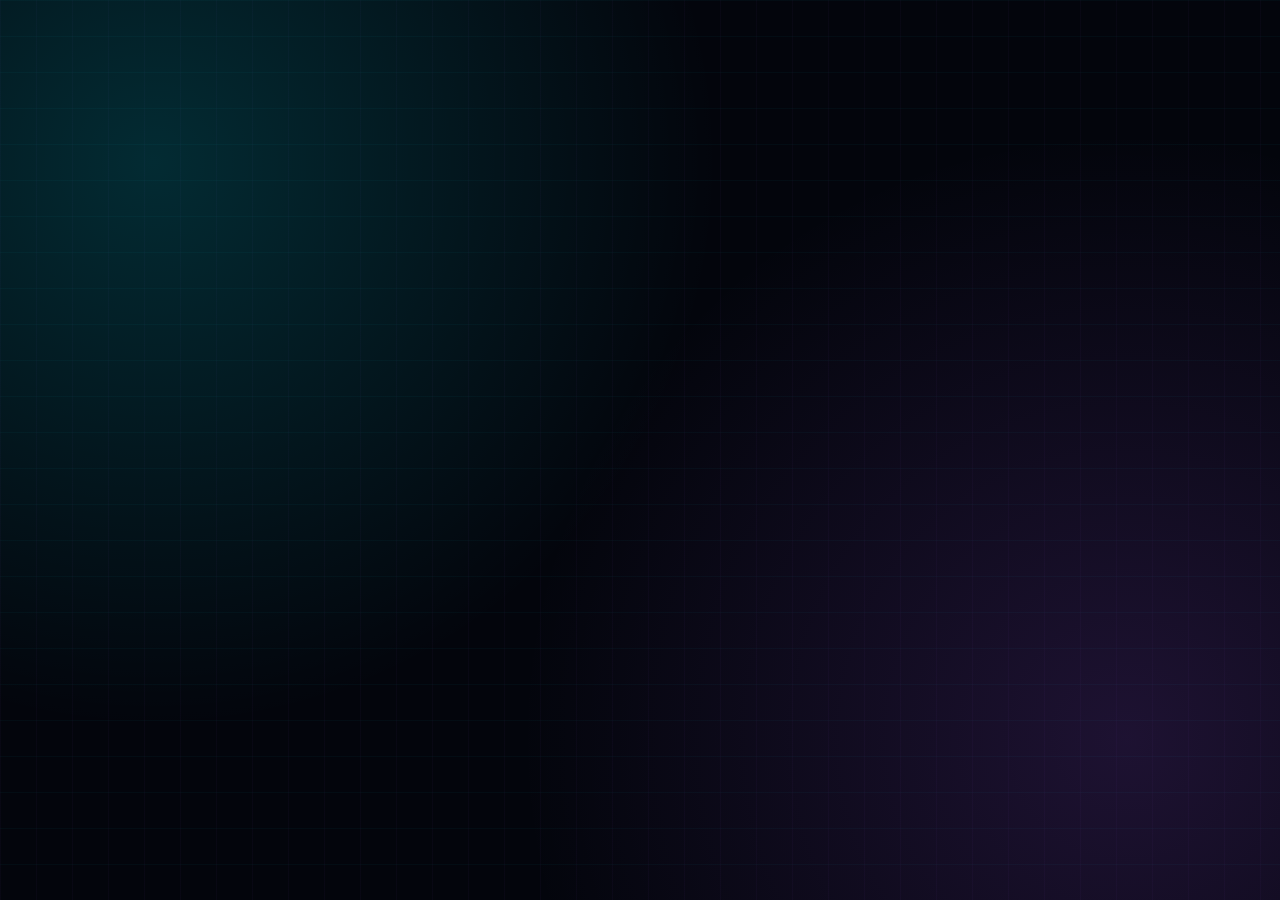
==== index.html @ 789cfa14 "Add initial HTML structure for portfolio website Initial commit of the index.html file containing th" ====
<!DOCTYPE html>
<html lang="en">
<head>
  <meta charset="UTF-8" />
  <meta name="viewport" content="width=device-width, initial-scale=1.0" />
  
  <!-- Primary Google SEO Meta Tags -->
  <title>Tanvir Hossain (@T4nviRhossain) | TANVIR TRADER & Free Fire Veteran</title>
  <meta name="title" content="Tanvir Hossain (@T4nviRhossain) | TANVIR TRADER & Free Fire Veteran" />
  <meta name="description" content="Official 3D portfolio of Tanvir Hossain (TANVIR TRADER / @T4nviRhossain). Based in Italy (4.5+ years), roots in Madaripur, Bangladesh. 4+ years Binary Options (Quotex), Forex Trader & 7.5+ years Free Fire veteran." />
  <meta name="keywords" content="Tanvir Hossain, TANVIR TRADER, T4nviRhossain, tanvir_hossain_91, Tanvir Hossain Madaripur, Tanvir Trader Italy, Quotex Trader, Forex Trader, Free Fire Veteran, Gaming Portfolio" />
  <meta name="author" content="Tanvir Hossain" />
  <meta name="robots" content="index, follow" />

  <!-- Open Graph / Social Media Link Preview -->
  <meta property="og:type" content="profile" />
  <meta property="og:title" content="Tanvir Hossain | TANVIR TRADER (@T4nviRhossain)" />
  <meta property="og:description" content="🇮🇹 Italy (4.5+ Yrs) | 🇧🇩 Madaripur, BD • 4+ Yrs Quotex & Forex Trader • 7.5+ Yrs Free Fire Veteran." />

  <!-- Structured Data (JSON-LD) for Google & AI Search Engines -->
  <script type="application/ld+json">
  {
    "@context": "https://schema.org",
    "@type": "Person",
    "name": "Tanvir Hossain",
    "alternateName": ["TANVIR TRADER", "T4nviRhossain", "tanvir_hossain_91"],
    "description": "Independent Market Trader (Quotex Binary Options & Forex) and 7.5+ year Free Fire gaming veteran originally from Madaripur, Bangladesh and living in Italy for 4.5+ years.",
    "jobTitle": "Market Trader & Gaming Veteran",
    "homeLocation": { "@type": "Country", "name": "Italy" },
    "birthPlace": {
      "@type": "Place",
      "address": { "@type": "PostalAddress", "addressLocality": "Madaripur", "addressCountry": "Bangladesh" }
    },
    "sameAs": [
      "https://t.me",
      "https://instagram.com",
      "https://facebook.com",
      "https://tiktok.com"
    ],
    "knowsAbout": ["Binary Options", "Quotex", "Forex Trading", "Price Action", "Free Fire Gaming"]
  }
  </script>

  <style>
    :root {
      --bg-void: #03050c;
      --bg-panel: rgba(11, 17, 32, 0.86);
      --bg-card: rgba(255, 255, 255, 0.038);
      --neon-cyan: #00f2fe;
      --neon-purple: #a855f7;
      --neon-emerald: #10b981;
      --neon-amber: #f59e0b;
      --neon-pink: #ec4899;
      --text-main: #f8fafc;
      --text-dim: #94a3b8;
      --border-subtle: rgba(255, 255, 255, 0.09);
    }

    * {
      margin: 0;
      padding: 0;
      box-sizing: border-box;
      font-family: 'Segoe UI', Inter, system-ui, -apple-system, sans-serif;
      -webkit-user-select: none;
      -moz-user-select: none;
      -ms-user-select: none;
      user-select: none;
    }

    body {
      background-color: var(--bg-void);
      background-image:
        radial-gradient(circle at 12% 18%, rgba(0, 242, 254, 0.16), transparent 42%),
        radial-gradient(circle at 88% 82%, rgba(168, 85, 247, 0.16), transparent 45%),
        linear-gradient(rgba(0, 242, 254, 0.03) 1px, transparent 1px),
        linear-gradient(90deg, rgba(168, 85, 247, 0.03) 1px, transparent 1px);
      background-size: 100% 100%, 100% 100%, 36px 36px, 36px 36px;
      color: var(--text-main);
      min-height: 100vh;
      display: flex;
      justify-content: center;
      align-items: center;
      padding: 26px 14px;
      perspective: 1500px;
      overflow-x: hidden;
    }

    /* Animated Cyber-Gaming Background Orbs */
    .cyber-orb {
      position: fixed;
      border-radius: 50%;
      filter: blur(95px);
      z-index: -1;
      pointer-events: none;
      animation: orbDrift 11s ease-in-out infinite alternate;
    }
    .orb-cyan { width: 380px; height: 380px; background: rgba(0, 242, 254, 0.18); top: -90px; left: -90px; }
    .orb-purple { width: 420px; height: 420px; background: rgba(168, 85, 247, 0.18); bottom: -110px; right: -90px; animation-delay: 3s; }

    @keyframes orbDrift {
      0% { transform: translate(0, 0) scale(1); }
      100% { transform: translate(35px, -35px) scale(1.1); }
    }

    /* Main 3D Gaming-Trader Container */
    .cyber-wrapper {
      position: relative;
      width: 100%;
      max-width: 980px;
      background: var(--bg-panel);
      backdrop-filter: blur(24px);
      -webkit-backdrop-filter: blur(24px);
      border-radius: 28px;
      padding: 40px;
      border: 1px solid rgba(0, 242, 254, 0.35);
      box-shadow:
        0 30px 90px rgba(0, 0, 0, 0.85),
        0 0 38px rgba(0, 242, 254, 0.1),
        inset 0 1px 1px rgba(255, 255, 255, 0.15);
      transform-style: preserve-3d;
      transition: transform 0.16s cubic-bezier(0.2, 0.8, 0.2, 1);
      animation: entrance3D 0.8s cubic-bezier(0.16, 1, 0.3, 1) forwards;
    }

    @keyframes entrance3D {
      from { opacity: 0; transform: translateY(28px) rotateX(6deg) scale(0.97); }
      to { opacity: 1; transform: translateY(0) rotateX(0deg) scale(1); }
    }

    /* Header Section */
    .top-header {
      display: flex;
      flex-wrap: wrap;
      justify-content: space-between;
      align-items: center;
      gap: 18px;
      padding-bottom: 26px;
      border-bottom: 1px solid var(--border-subtle);
      transform: translateZ(38px);
    }

    .badge-strip {
      display: flex;
      flex-wrap: wrap;
      gap: 8px;
      margin-bottom: 12px;
    }

    .tag-pill {
      font-size: 0.74rem;
      font-weight: 700;
      padding: 5px 13px;
      border-radius: 999px;
      letter-spacing: 0.6px;
      text-transform: uppercase;
    }

    .pill-trader { background: rgba(0, 242, 254, 0.14); color: var(--neon-cyan); border: 1px solid rgba(0, 242, 254, 0.4); }
    .pill-gamer { background: rgba(168, 85, 247, 0.16); color: #d8b4fe; border: 1px solid rgba(168, 85, 247, 0.45); }
    .pill-italy { background: rgba(16, 185, 129, 0.14); color: #6ee7b7; border: 1px solid rgba(16, 185, 129, 0.4); }
    .pill-bd { background: rgba(245, 158, 11, 0.14); color: #fcd34d; border: 1px solid rgba(245, 158, 11, 0.4); }

    h1 {
      font-size: 2.55rem;
      font-weight: 800;
      letter-spacing: -0.5px;
      background: linear-gradient(95deg, #ffffff 25%, var(--neon-cyan) 65%, #c084fc 100%);
      -webkit-background-clip: text;
      -webkit-text-fill-color: transparent;
    }

    .sub-line {
      color: var(--text-dim);
      font-size: 1rem;
      margin-top: 6px;
    }

    /* Interactive Ripple Button */
    .action-btn {
      position: relative;
      overflow: hidden;
      background: linear-gradient(135deg, rgba(0, 242, 254, 0.16), rgba(168, 85, 247, 0.16));
      color: #ffffff;
      border: 1px solid rgba(0, 242, 254, 0.45);
      padding: 11px 20px;
      border-radius: 14px;
      font-size: 0.88rem;
      font-weight: 700;
      cursor: pointer;
      transition: transform 0.2s ease, box-shadow 0.25s ease;
    }

    .action-btn:hover {
      transform: translateY(-2px) scale(1.02);
      box-shadow: 0 0 22px rgba(0, 242, 254, 0.35);
    }

    .action-btn:active {
      transform: scale(0.94);
    }

    /* 4-Card Stats Grid */
    .stats-row {
      display: grid;
      grid-template-columns: repeat(auto-fit, minmax(200px, 1fr));
      gap: 16px;
      margin: 28px 0;
      transform: translateZ(28px);
    }

    .stat-tile {
      position: relative;
      overflow: hidden;
      background: var(--bg-card);
      border: 1px solid var(--border-subtle);
      border-radius: 18px;
      padding: 20px;
      transition: transform 0.28s ease, border-color 0.28s ease, box-shadow 0.28s ease;
      cursor: pointer;
    }

    .stat-tile:hover {
      transform: translateY(-6px) scale(1.01);
      border-color: var(--neon-cyan);
      box-shadow: 0 14px 32px rgba(0, 242, 254, 0.15);
    }

    .stat-tile:active {
      transform: scale(0.97);
    }

    .stat-tile.gaming:hover {
      border-color: var(--neon-purple);
      box-shadow: 0 14px 32px rgba(168, 85, 247, 0.2);
    }

    .stat-tile .kicker {
      font-size: 0.74rem;
      text-transform: uppercase;
      letter-spacing: 0.9px;
      color: var(--text-dim);
      margin-bottom: 6px;
    }

    .stat-tile .big-num {
      font-size: 1.38rem;
      font-weight: 800;
      color: var(--neon-cyan);
      margin-bottom: 5px;
    }

    .stat-tile.gaming .big-num {
      color: #d8b4fe;
    }

    .stat-tile .desc {
      font-size: 0.84rem;
      color: #cbd5e1;
      line-height: 1.45;
    }

    /* Bio & Dual Skill Grid */
    .dual-grid {
      display: grid;
      grid-template-columns: 1.15fr 0.85fr;
      gap: 22px;
      margin-bottom: 28px;
      transform: translateZ(22px);
    }

    @media (max-width: 820px) {
      .dual-grid { grid-template-columns: 1fr; }
    }

    .glass-box {
      background: var(--bg-card);
      border: 1px solid var(--border-subtle);
      border-radius: 20px;
      padding: 24px;
    }

    .glass-box h2 {
      font-size: 1.15rem;
      margin-bottom: 14px;
      color: #ffffff;
      display: flex;
      align-items: center;
      gap: 8px;
    }

    .glass-box p {
      color: var(--text-dim);
      font-size: 0.94rem;
      line-height: 1.72;
      margin-bottom: 12px;
    }

    .glass-box p:last-child { margin-bottom: 0; }

    .quest-list {
      list-style: none;
      display: flex;
      flex-direction: column;
      gap: 14px;
    }

    .quest-item {
      padding-left: 14px;
      border-left: 2px solid var(--neon-cyan);
    }

    .quest-item.ff {
      border-left-color: var(--neon-purple);
    }

    .quest-item strong {
      display: block;
      font-size: 0.92rem;
      color: #f1f5f9;
      margin-bottom: 3px;
    }

    .quest-item span {
      font-size: 0.83rem;
      color: var(--text-dim);
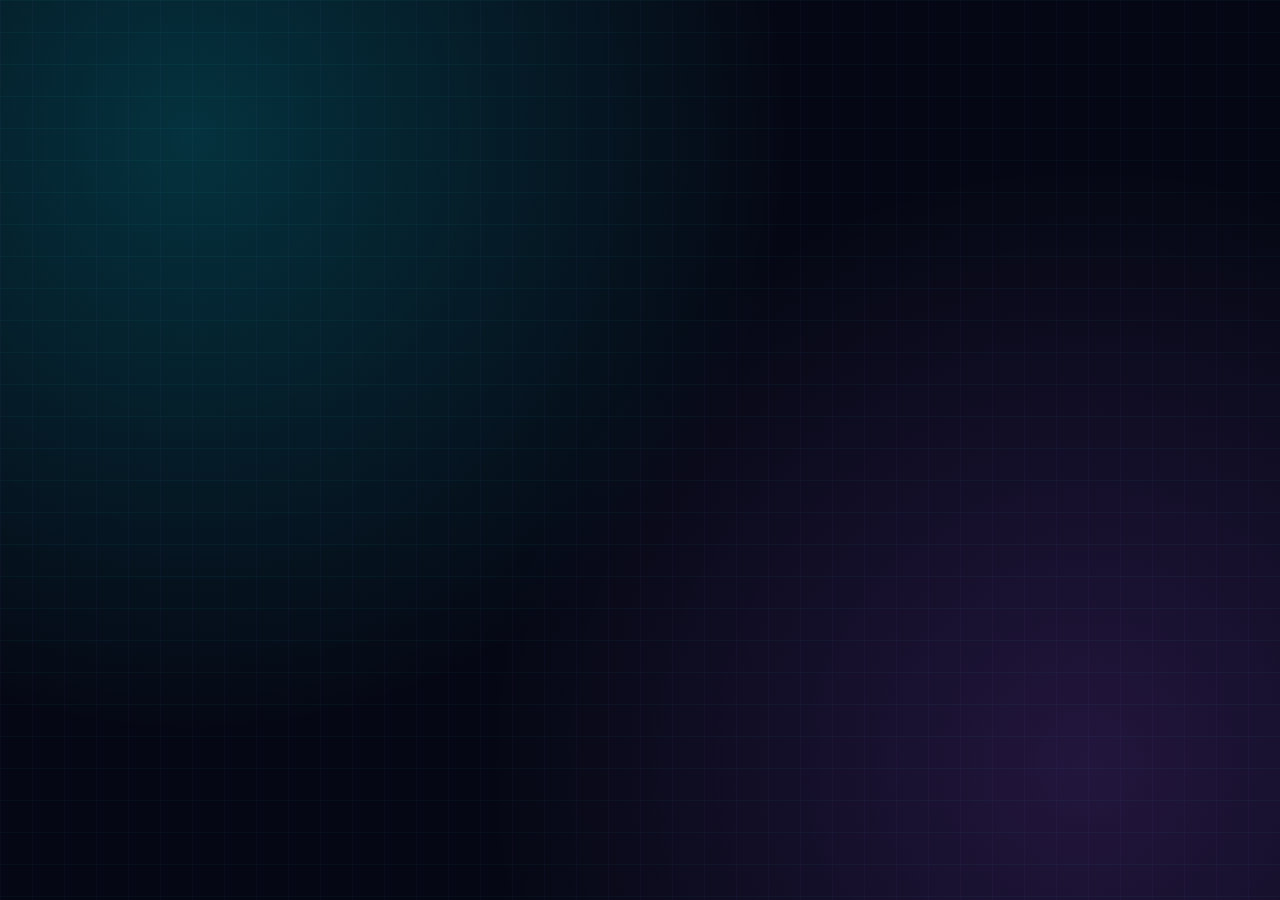
==== commit 60a850ed: "Refactor index.html for cleaner structure and styling Removed unnecessary meta tags and updated styl" ====
--- a/index.html
+++ b/index.html
@@ -3,323 +3,309 @@
 <head>
   <meta charset="UTF-8" />
   <meta name="viewport" content="width=device-width, initial-scale=1.0" />
-  
-  <!-- Primary Google SEO Meta Tags -->
+  <meta name="google-site-verification" content="UdOtcBcV9M1EGRVM60NECrWl9JPXjtpVkQw_QRxQGQQ" />
   <title>Tanvir Hossain (@T4nviRhossain) | TANVIR TRADER & Free Fire Veteran</title>
-  <meta name="title" content="Tanvir Hossain (@T4nviRhossain) | TANVIR TRADER & Free Fire Veteran" />
-  <meta name="description" content="Official 3D portfolio of Tanvir Hossain (TANVIR TRADER / @T4nviRhossain). Based in Italy (4.5+ years), roots in Madaripur, Bangladesh. 4+ years Binary Options (Quotex), Forex Trader & 7.5+ years Free Fire veteran." />
-  <meta name="keywords" content="Tanvir Hossain, TANVIR TRADER, T4nviRhossain, tanvir_hossain_91, Tanvir Hossain Madaripur, Tanvir Trader Italy, Quotex Trader, Forex Trader, Free Fire Veteran, Gaming Portfolio" />
+  <meta name="description" content="Official portfolio of Tanvir Hossain (TANVIR TRADER / @T4nviRhossain). Based in Italy (4.5+ years), roots in Madaripur, Bangladesh. 4+ years Binary Options (Quotex), Forex Trader & 7.5+ years Free Fire veteran." />
+  <meta name="keywords" content="Tanvir Hossain, TANVIR TRADER, T4nviRhossain, tanvir_hossain_91, Tanvir Hossain Madaripur, Tanvir Trader Italy, Quotex Trader, Forex Trader, Free Fire Veteran" />
   <meta name="author" content="Tanvir Hossain" />
-  <meta name="robots" content="index, follow" />
-
-  <!-- Open Graph / Social Media Link Preview -->
-  <meta property="og:type" content="profile" />
   <meta property="og:title" content="Tanvir Hossain | TANVIR TRADER (@T4nviRhossain)" />
   <meta property="og:description" content="🇮🇹 Italy (4.5+ Yrs) | 🇧🇩 Madaripur, BD • 4+ Yrs Quotex & Forex Trader • 7.5+ Yrs Free Fire Veteran." />
-
-  <!-- Structured Data (JSON-LD) for Google & AI Search Engines -->
+  <meta property="og:image" content="https://github.io" />
+
   <script type="application/ld+json">
   {
     "@context": "https://schema.org",
     "@type": "Person",
     "name": "Tanvir Hossain",
     "alternateName": ["TANVIR TRADER", "T4nviRhossain", "tanvir_hossain_91"],
-    "description": "Independent Market Trader (Quotex Binary Options & Forex) and 7.5+ year Free Fire gaming veteran originally from Madaripur, Bangladesh and living in Italy for 4.5+ years.",
+    "image": "https://github.io",
     "jobTitle": "Market Trader & Gaming Veteran",
     "homeLocation": { "@type": "Country", "name": "Italy" },
-    "birthPlace": {
-      "@type": "Place",
-      "address": { "@type": "PostalAddress", "addressLocality": "Madaripur", "addressCountry": "Bangladesh" }
-    },
+    "birthPlace": { "@type": "Place", "address": { "@type": "PostalAddress", "addressLocality": "Madaripur", "addressCountry": "Bangladesh" } },
     "sameAs": [
       "https://t.me",
       "https://instagram.com",
       "https://facebook.com",
       "https://tiktok.com"
-    ],
-    "knowsAbout": ["Binary Options", "Quotex", "Forex Trading", "Price Action", "Free Fire Gaming"]
+    ]
   }
   </script>
 
   <style>
-    :root {
-      --bg-void: #03050c;
-      --bg-panel: rgba(11, 17, 32, 0.86);
-      --bg-card: rgba(255, 255, 255, 0.038);
-      --neon-cyan: #00f2fe;
-      --neon-purple: #a855f7;
-      --neon-emerald: #10b981;
-      --neon-amber: #f59e0b;
-      --neon-pink: #ec4899;
-      --text-main: #f8fafc;
-      --text-dim: #94a3b8;
-      --border-subtle: rgba(255, 255, 255, 0.09);
-    }
-
     * {
       margin: 0;
       padding: 0;
       box-sizing: border-box;
-      font-family: 'Segoe UI', Inter, system-ui, -apple-system, sans-serif;
+      font-family: -apple-system, BlinkMacSystemFont, 'Segoe UI', Roboto, sans-serif;
       -webkit-user-select: none;
-      -moz-user-select: none;
-      -ms-user-select: none;
       user-select: none;
     }
 
     body {
-      background-color: var(--bg-void);
+      background-color: #050814;
       background-image:
-        radial-gradient(circle at 12% 18%, rgba(0, 242, 254, 0.16), transparent 42%),
-        radial-gradient(circle at 88% 82%, rgba(168, 85, 247, 0.16), transparent 45%),
-        linear-gradient(rgba(0, 242, 254, 0.03) 1px, transparent 1px),
-        linear-gradient(90deg, rgba(168, 85, 247, 0.03) 1px, transparent 1px);
-      background-size: 100% 100%, 100% 100%, 36px 36px, 36px 36px;
-      color: var(--text-main);
+        radial-gradient(circle at 15% 15%, rgba(0, 242, 254, 0.18), transparent 45%),
+        radial-gradient(circle at 85% 85%, rgba(168, 85, 247, 0.18), transparent 45%),
+        linear-gradient(rgba(0, 242, 254, 0.04) 1px, transparent 1px),
+        linear-gradient(90deg, rgba(168, 85, 247, 0.04) 1px, transparent 1px);
+      background-size: 100% 100%, 100% 100%, 32px 32px, 32px 32px;
+      color: #f8fafc;
       min-height: 100vh;
+      padding: 20px 14px;
       display: flex;
       justify-content: center;
-      align-items: center;
-      padding: 26px 14px;
-      perspective: 1500px;
-      overflow-x: hidden;
-    }
-
-    /* Animated Cyber-Gaming Background Orbs */
-    .cyber-orb {
-      position: fixed;
-      border-radius: 50%;
-      filter: blur(95px);
-      z-index: -1;
-      pointer-events: none;
-      animation: orbDrift 11s ease-in-out infinite alternate;
-    }
-    .orb-cyan { width: 380px; height: 380px; background: rgba(0, 242, 254, 0.18); top: -90px; left: -90px; }
-    .orb-purple { width: 420px; height: 420px; background: rgba(168, 85, 247, 0.18); bottom: -110px; right: -90px; animation-delay: 3s; }
-
-    @keyframes orbDrift {
-      0% { transform: translate(0, 0) scale(1); }
-      100% { transform: translate(35px, -35px) scale(1.1); }
-    }
-
-    /* Main 3D Gaming-Trader Container */
-    .cyber-wrapper {
-      position: relative;
+      align-items: flex-start;
+    }
+
+    .portfolio-box {
       width: 100%;
-      max-width: 980px;
-      background: var(--bg-panel);
-      backdrop-filter: blur(24px);
-      -webkit-backdrop-filter: blur(24px);
-      border-radius: 28px;
-      padding: 40px;
-      border: 1px solid rgba(0, 242, 254, 0.35);
-      box-shadow:
-        0 30px 90px rgba(0, 0, 0, 0.85),
-        0 0 38px rgba(0, 242, 254, 0.1),
-        inset 0 1px 1px rgba(255, 255, 255, 0.15);
-      transform-style: preserve-3d;
-      transition: transform 0.16s cubic-bezier(0.2, 0.8, 0.2, 1);
-      animation: entrance3D 0.8s cubic-bezier(0.16, 1, 0.3, 1) forwards;
-    }
-
-    @keyframes entrance3D {
-      from { opacity: 0; transform: translateY(28px) rotateX(6deg) scale(0.97); }
-      to { opacity: 1; transform: translateY(0) rotateX(0deg) scale(1); }
-    }
-
-    /* Header Section */
-    .top-header {
+      max-width: 960px;
+      background: #0d1426;
+      border: 1.5px solid rgba(0, 242, 254, 0.45);
+      border-radius: 24px;
+      padding: 28px 22px;
+      box-shadow: 0 20px 60px rgba(0, 0, 0, 0.85), 0 0 30px rgba(0, 242, 254, 0.12);
+      transition: transform 0.15s ease-out;
+    }
+
+    .header-area {
       display: flex;
       flex-wrap: wrap;
       justify-content: space-between;
       align-items: center;
       gap: 18px;
-      padding-bottom: 26px;
-      border-bottom: 1px solid var(--border-subtle);
-      transform: translateZ(38px);
-    }
-
-    .badge-strip {
-      display: flex;
+      padding-bottom: 22px;
+      border-bottom: 1px solid rgba(255, 255, 255, 0.1);
+    }
+
+    .profile-row {
+      display: flex;
+      align-items: center;
+      gap: 16px;
       flex-wrap: wrap;
-      gap: 8px;
-      margin-bottom: 12px;
-    }
-
-    .tag-pill {
-      font-size: 0.74rem;
+    }
+
+    .photo-frame {
+      width: 86px;
+      height: 86px;
+      border-radius: 50%;
+      padding: 3px;
+      background: linear-gradient(135deg, #00f2fe, #a855f7);
+      box-shadow: 0 0 22px rgba(0, 242, 254, 0.4);
+      flex-shrink: 0;
+    }
+
+    .photo-circle {
+      width: 100%;
+      height: 100%;
+      border-radius: 50%;
+      background: #090e1c;
+      display: flex;
+      justify-content: center;
+      align-items: center;
+      overflow: hidden;
+      font-size: 1.6rem;
+      font-weight: 800;
+      color: #00f2fe;
+    }
+
+    .photo-circle img {
+      width: 100%;
+      height: 100%;
+      object-fit: cover;
+      display: block;
+    }
+
+    .badges {
+      display: flex;
+      flex-wrap: wrap;
+      gap: 6px;
+      margin-bottom: 8px;
+    }
+
+    .badge {
+      font-size: 0.7rem;
       font-weight: 700;
-      padding: 5px 13px;
+      padding: 4px 10px;
       border-radius: 999px;
-      letter-spacing: 0.6px;
       text-transform: uppercase;
-    }
-
-    .pill-trader { background: rgba(0, 242, 254, 0.14); color: var(--neon-cyan); border: 1px solid rgba(0, 242, 254, 0.4); }
-    .pill-gamer { background: rgba(168, 85, 247, 0.16); color: #d8b4fe; border: 1px solid rgba(168, 85, 247, 0.45); }
-    .pill-italy { background: rgba(16, 185, 129, 0.14); color: #6ee7b7; border: 1px solid rgba(16, 185, 129, 0.4); }
-    .pill-bd { background: rgba(245, 158, 11, 0.14); color: #fcd34d; border: 1px solid rgba(245, 158, 11, 0.4); }
+      letter-spacing: 0.4px;
+    }
+
+    .b-cyan { background: rgba(0, 242, 254, 0.16); color: #00f2fe; border: 1px solid rgba(0, 242, 254, 0.45); }
+    .b-purple { background: rgba(168, 85, 247, 0.18); color: #d8b4fe; border: 1px solid rgba(168, 85, 247, 0.5); }
+    .b-green { background: rgba(16, 185, 129, 0.16); color: #6ee7b7; border: 1px solid rgba(16, 185, 129, 0.45); }
+    .b-gold { background: rgba(245, 158, 11, 0.16); color: #fcd34d; border: 1px solid rgba(245, 158, 11, 0.45); }
 
     h1 {
-      font-size: 2.55rem;
+      font-size: 2rem;
       font-weight: 800;
-      letter-spacing: -0.5px;
-      background: linear-gradient(95deg, #ffffff 25%, var(--neon-cyan) 65%, #c084fc 100%);
-      -webkit-background-clip: text;
-      -webkit-text-fill-color: transparent;
-    }
-
-    .sub-line {
-      color: var(--text-dim);
-      font-size: 1rem;
-      margin-top: 6px;
-    }
-
-    /* Interactive Ripple Button */
-    .action-btn {
+      color: #ffffff;
+      line-height: 1.2;
+    }
+
+    .handle-text {
+      color: #94a3b8;
+      font-size: 0.94rem;
+      margin-top: 4px;
+    }
+
+    .handle-text strong { color: #00f2fe; }
+
+    .copy-btn {
       position: relative;
       overflow: hidden;
-      background: linear-gradient(135deg, rgba(0, 242, 254, 0.16), rgba(168, 85, 247, 0.16));
+      background: linear-gradient(135deg, #00f2fe26, #a855f726);
       color: #ffffff;
-      border: 1px solid rgba(0, 242, 254, 0.45);
-      padding: 11px 20px;
-      border-radius: 14px;
-      font-size: 0.88rem;
+      border: 1px solid #00f2fe;
+      padding: 10px 18px;
+      border-radius: 12px;
+      font-size: 0.85rem;
       font-weight: 700;
       cursor: pointer;
-      transition: transform 0.2s ease, box-shadow 0.25s ease;
-    }
-
-    .action-btn:hover {
-      transform: translateY(-2px) scale(1.02);
-      box-shadow: 0 0 22px rgba(0, 242, 254, 0.35);
-    }
-
-    .action-btn:active {
-      transform: scale(0.94);
-    }
-
-    /* 4-Card Stats Grid */
-    .stats-row {
+      transition: transform 0.15s ease;
+    }
+
+    .copy-btn:active { transform: scale(0.93); }
+
+    .grid-4 {
+      display: grid;
+      grid-template-columns: repeat(auto-fit, minmax(195px, 1fr));
+      gap: 14px;
+      margin: 22px 0;
+    }
+
+    .card {
+      position: relative;
+      overflow: hidden;
+      background: #131c33;
+      border: 1px solid rgba(255, 255, 255, 0.1);
+      border-radius: 16px;
+      padding: 18px;
+      transition: transform 0.2s ease, border-color 0.2s ease;
+      cursor: pointer;
+    }
+
+    .card:hover { transform: translateY(-4px); border-color: #00f2fe; }
+    .card:active { transform: scale(0.96); }
+    .card.game { border-color: rgba(168, 85, 247, 0.35); }
+    .card.game:hover { border-color: #a855f7; }
+
+    .card-top { font-size: 0.72rem; text-transform: uppercase; color: #94a3b8; margin-bottom: 5px; letter-spacing: 0.7px; }
+    .card-val { font-size: 1.3rem; font-weight: 800; color: #00f2fe; margin-bottom: 4px; }
+    .card.game .card-val { color: #d8b4fe; }
+    .card-sub { font-size: 0.82rem; color: #cbd5e1; line-height: 1.45; }
+
+    .fx-panel {
+      background: linear-gradient(135deg, rgba(0, 242, 254, 0.08), rgba(16, 185, 129, 0.08));
+      border: 1px solid rgba(0, 242, 254, 0.3);
+      border-radius: 18px;
+      padding: 20px;
+      margin-bottom: 22px;
+    }
+
+    .fx-header {
+      display: flex;
+      flex-wrap: wrap;
+      justify-content: space-between;
+      align-items: center;
+      gap: 8px;
+      margin-bottom: 14px;
+    }
+
+    .fx-header h2 { font-size: 1.08rem; color: #ffffff; display: flex; align-items: center; gap: 8px; }
+
+    .dot {
+      width: 9px;
+      height: 9px;
+      border-radius: 50%;
+      background: #10b981;
+      box-shadow: 0 0 8px #10b981;
+      display: inline-block;
+    }
+
+    .fx-tag {
+      font-size: 0.72rem;
+      font-weight: 700;
+      color: #6ee7b7;
+      background: rgba(16, 185, 129, 0.18);
+      padding: 4px 10px;
+      border-radius: 999px;
+    }
+
+    .fx-row {
       display: grid;
       grid-template-columns: repeat(auto-fit, minmax(200px, 1fr));
-      gap: 16px;
-      margin: 28px 0;
-      transform: translateZ(28px);
-    }
-
-    .stat-tile {
+      gap: 10px;
+    }
+
+    .fx-box {
+      background: #090e1c;
+      border: 1px solid rgba(255, 255, 255, 0.08);
+      border-radius: 12px;
+      padding: 12px 14px;
+    }
+
+    .fx-box strong { display: block; font-size: 0.86rem; color: #00f2fe; margin-bottom: 3px; }
+    .fx-box span { font-size: 0.8rem; color: #cbd5e1; line-height: 1.4; display: block; }
+
+    .bio-grid {
+      display: grid;
+      grid-template-columns: 1.15fr 0.85fr;
+      gap: 18px;
+      margin-bottom: 24px;
+    }
+
+    @media (max-width: 780px) { .bio-grid { grid-template-columns: 1fr; } }
+
+    .info-box {
+      background: #131c33;
+      border: 1px solid rgba(255, 255, 255, 0.09);
+      border-radius: 18px;
+      padding: 20px;
+    }
+
+    .info-box h2 { font-size: 1.08rem; color: #ffffff; margin-bottom: 12px; }
+    .info-box p { font-size: 0.91rem; color: #cbd5e1; line-height: 1.68; margin-bottom: 10px; }
+    .info-box p:last-child { margin-bottom: 0; }
+
+    .list-item {
+      padding-left: 12px;
+      border-left: 2px solid #00f2fe;
+      margin-bottom: 12px;
+    }
+    .list-item:last-child { margin-bottom: 0; }
+    .list-item.purple { border-left-color: #a855f7; }
+    .list-item strong { display: block; font-size: 0.89rem; color: #ffffff; margin-bottom: 2px; }
+    .list-item span { font-size: 0.81rem; color: #94a3b8; line-height: 1.4; display: block; }
+
+    .social-title { font-size: 1.08rem; color: #ffffff; margin-bottom: 12px; }
+
+    .social-grid {
+      display: grid;
+      grid-template-columns: repeat(auto-fit, minmax(195px, 1fr));
+      gap: 12px;
+    }
+
+    .s-link {
       position: relative;
       overflow: hidden;
-      background: var(--bg-card);
-      border: 1px solid var(--border-subtle);
-      border-radius: 18px;
-      padding: 20px;
-      transition: transform 0.28s ease, border-color 0.28s ease, box-shadow 0.28s ease;
-      cursor: pointer;
-    }
-
-    .stat-tile:hover {
-      transform: translateY(-6px) scale(1.01);
-      border-color: var(--neon-cyan);
-      box-shadow: 0 14px 32px rgba(0, 242, 254, 0.15);
-    }
-
-    .stat-tile:active {
-      transform: scale(0.97);
-    }
-
-    .stat-tile.gaming:hover {
-      border-color: var(--neon-purple);
-      box-shadow: 0 14px 32px rgba(168, 85, 247, 0.2);
-    }
-
-    .stat-tile .kicker {
-      font-size: 0.74rem;
-      text-transform: uppercase;
-      letter-spacing: 0.9px;
-      color: var(--text-dim);
-      margin-bottom: 6px;
-    }
-
-    .stat-tile .big-num {
-      font-size: 1.38rem;
-      font-weight: 800;
-      color: var(--neon-cyan);
-      margin-bottom: 5px;
-    }
-
-    .stat-tile.gaming .big-num {
-      color: #d8b4fe;
-    }
-
-    .stat-tile .desc {
-      font-size: 0.84rem;
-      color: #cbd5e1;
-      line-height: 1.45;
-    }
-
-    /* Bio & Dual Skill Grid */
-    .dual-grid {
-      display: grid;
-      grid-template-columns: 1.15fr 0.85fr;
-      gap: 22px;
-      margin-bottom: 28px;
-      transform: translateZ(22px);
-    }
-
-    @media (max-width: 820px) {
-      .dual-grid { grid-template-columns: 1fr; }
-    }
-
-    .glass-box {
-      background: var(--bg-card);
-      border: 1px solid var(--border-subtle);
-      border-radius: 20px;
-      padding: 24px;
-    }
-
-    .glass-box h2 {
-      font-size: 1.15rem;
-      margin-bottom: 14px;
+      display: flex;
+      align-items: center;
+      justify-content: space-between;
+      padding: 14px 18px;
+      border-radius: 14px;
+      text-decoration: none;
       color: #ffffff;
-      display: flex;
-      align-items: center;
-      gap: 8px;
-    }
-
-    .glass-box p {
-      color: var(--text-dim);
-      font-size: 0.94rem;
-      line-height: 1.72;
-      margin-bottom: 12px;
-    }
-
-    .glass-box p:last-child { margin-bottom: 0; }
-
-    .quest-list {
-      list-style: none;
-      display: flex;
-      flex-direction: column;
-      gap: 14px;
-    }
-
-    .quest-item {
-      padding-left: 14px;
-      border-left: 2px solid var(--neon-cyan);
-    }
-
-    .quest-item.ff {
-      border-left-color: var(--neon-purple);
-    }
-
-    .quest-item strong {
-      display: block;
-      font-size: 0.92rem;
-      color: #f1f5f9;
-      margin-bottom: 3px;
-    }
-
-    .quest-item span {
-      font-size: 0.83rem;
-      color: var(--text-dim);
+      background: #131c33;
+      border: 1px solid rgba(255, 255, 255, 0.12);
+      transition: transform 0.2s ease, border-color 0.2s ease, box-shadow 0.2s ease;
+    }
+
+    .s-link:hover { transform: translateY(-3px); }
+    .s-link:active { transform: scale(0.95); }
+    .s-link.tg:hover { border-color: #38bdf8; box-shadow: 0 6px 20px rgba(56, 189, 248, 0.25); }
+    .s-link.ig:hover { border-color: #ec4899; box-shadow: 0 6px 20px rgba(236, 72, 153, 0.25); }
+    .s-link.fb:hover { border-color: #3b82f6; box-shadow: 0 6px 20px rgba(59, 130, 246, 0.25); }
+    .s-link.tt:hover { border-color: #00f2fe; box-shadow: 0 6px 20px rgba(0, 242, 254, 0.25); }
+
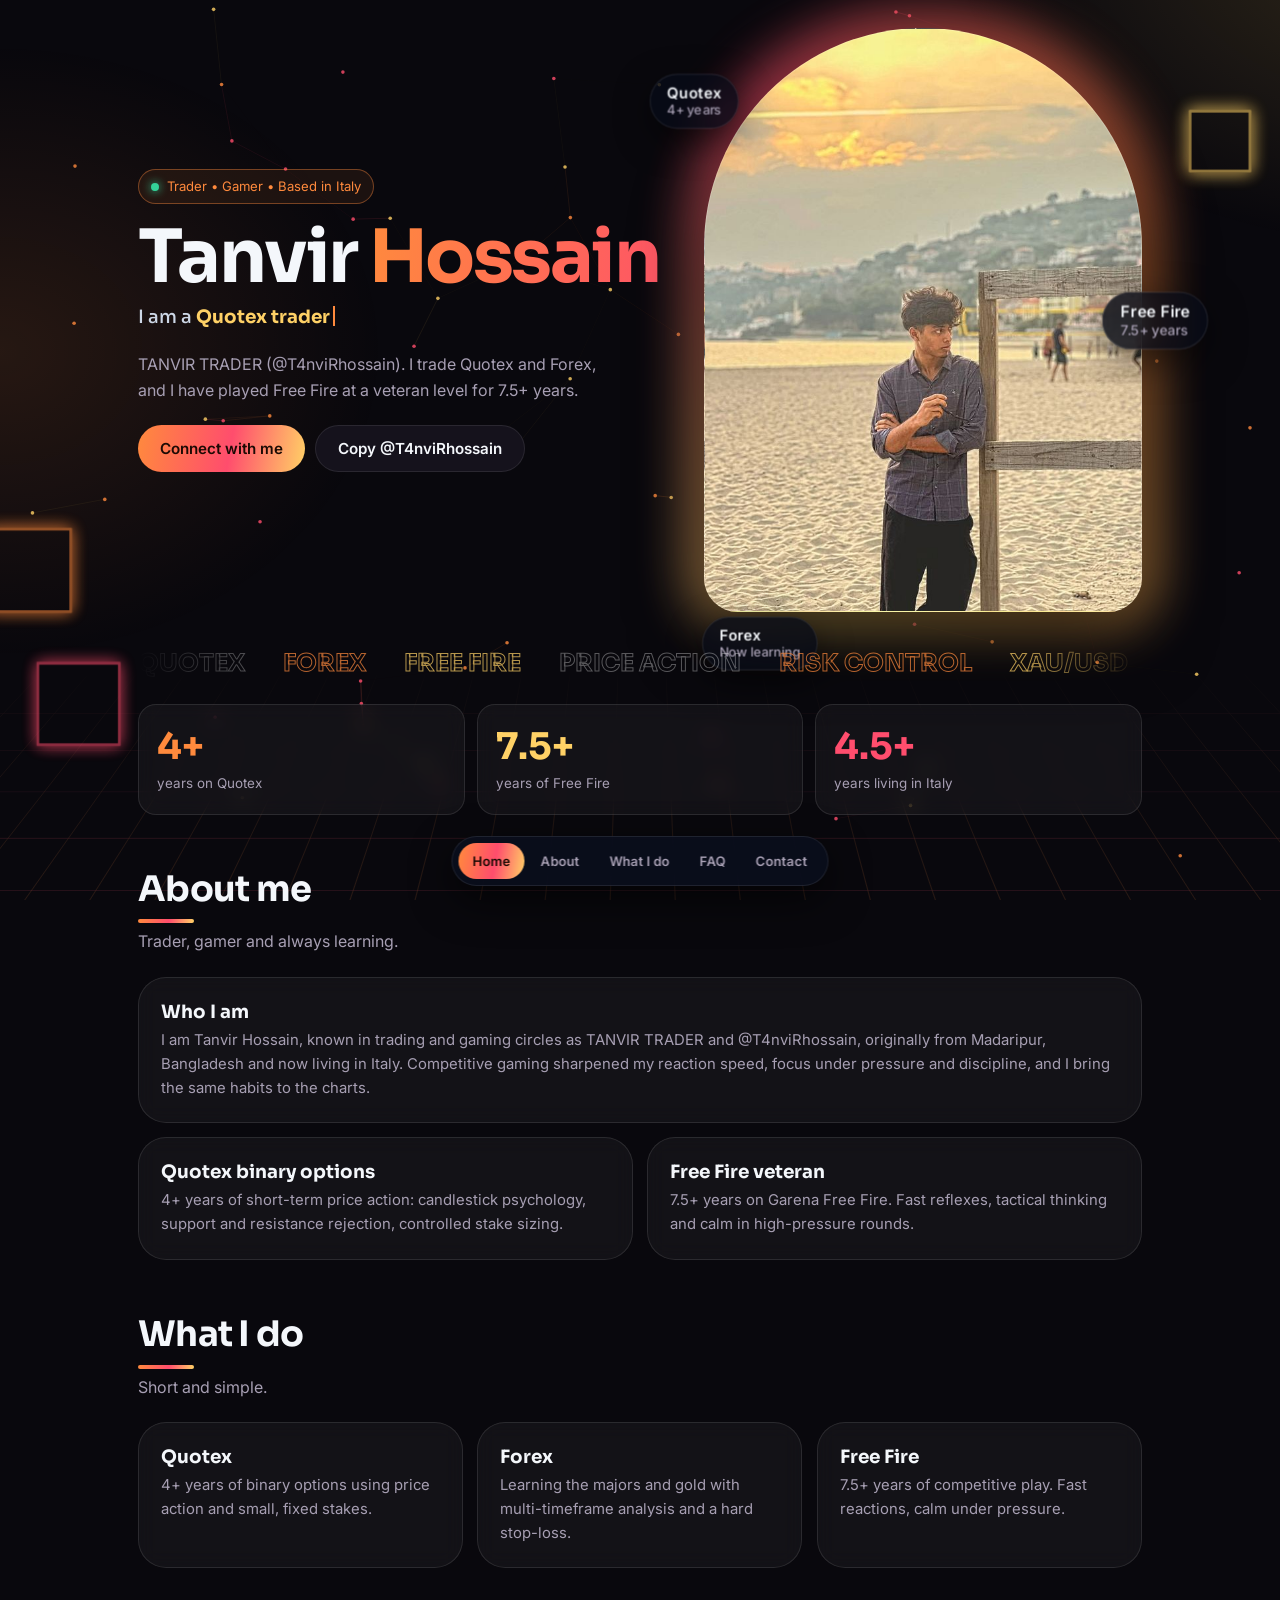
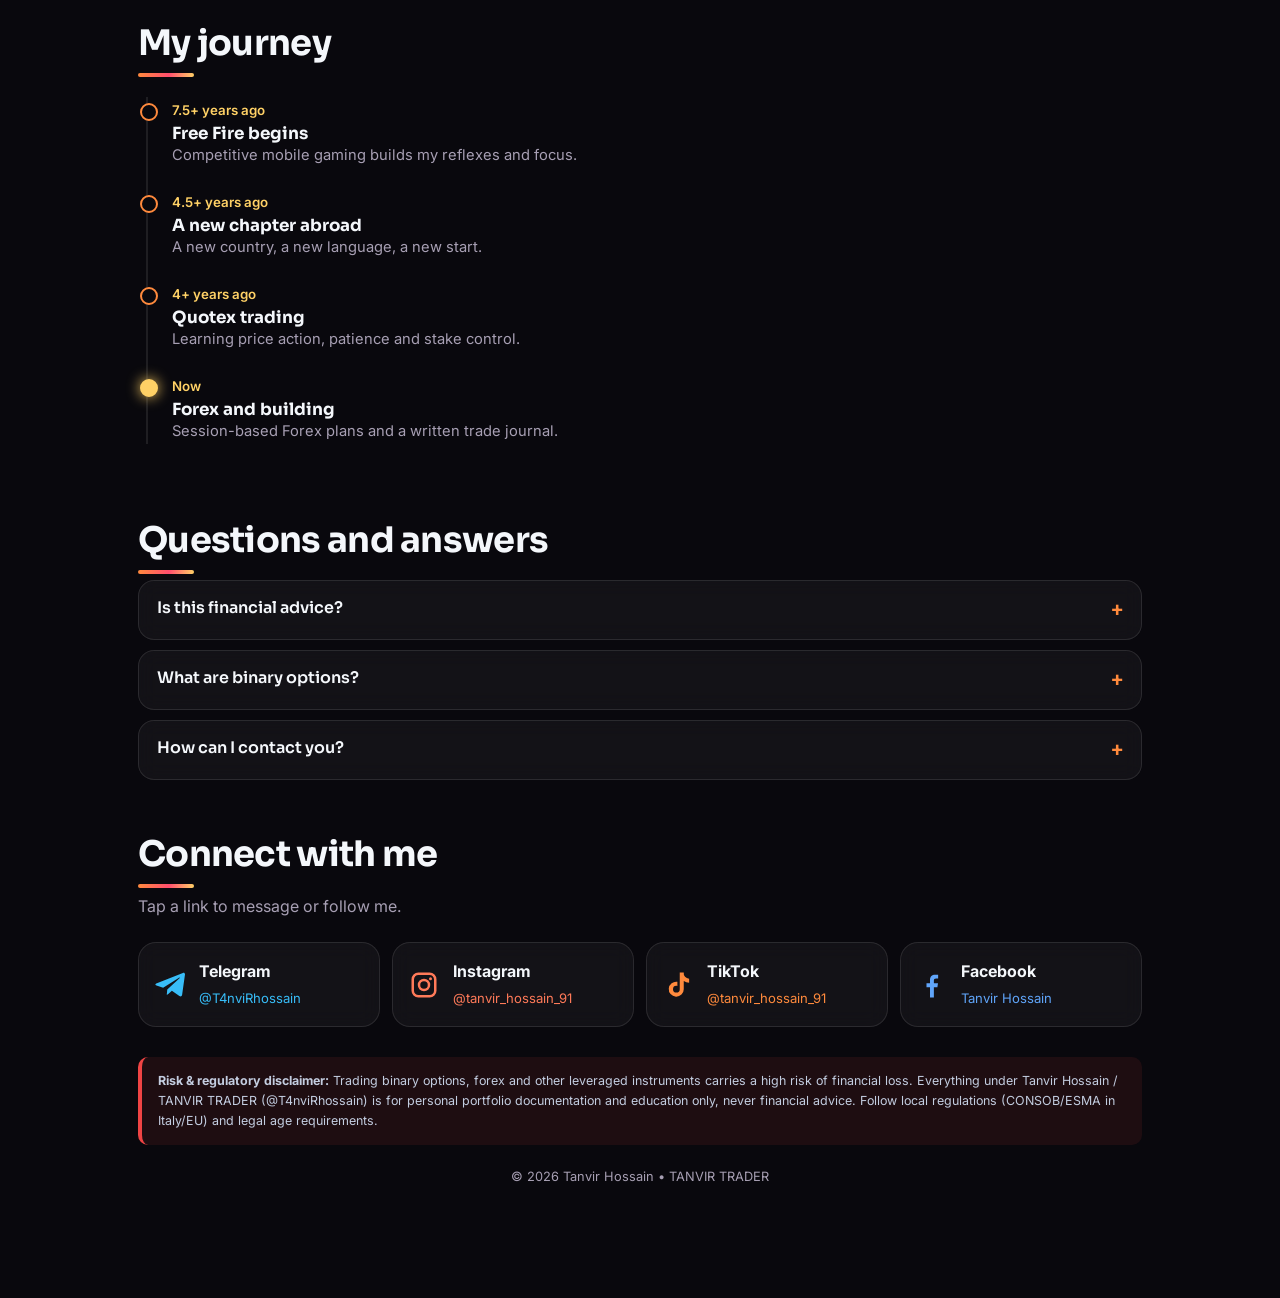
==== commit 0dc87300: "Update print statement from 'Hello' to 'Goodbye'" ====
--- a/index.html
+++ b/index.html
@@ -1,311 +1,438 @@
 <!DOCTYPE html>
 <html lang="en">
 <head>
-  <meta charset="UTF-8" />
-  <meta name="viewport" content="width=device-width, initial-scale=1.0" />
-  <meta name="google-site-verification" content="UdOtcBcV9M1EGRVM60NECrWl9JPXjtpVkQw_QRxQGQQ" />
-  <title>Tanvir Hossain (@T4nviRhossain) | TANVIR TRADER & Free Fire Veteran</title>
-  <meta name="description" content="Official portfolio of Tanvir Hossain (TANVIR TRADER / @T4nviRhossain). Based in Italy (4.5+ years), roots in Madaripur, Bangladesh. 4+ years Binary Options (Quotex), Forex Trader & 7.5+ years Free Fire veteran." />
-  <meta name="keywords" content="Tanvir Hossain, TANVIR TRADER, T4nviRhossain, tanvir_hossain_91, Tanvir Hossain Madaripur, Tanvir Trader Italy, Quotex Trader, Forex Trader, Free Fire Veteran" />
-  <meta name="author" content="Tanvir Hossain" />
-  <meta property="og:title" content="Tanvir Hossain | TANVIR TRADER (@T4nviRhossain)" />
-  <meta property="og:description" content="🇮🇹 Italy (4.5+ Yrs) | 🇧🇩 Madaripur, BD • 4+ Yrs Quotex & Forex Trader • 7.5+ Yrs Free Fire Veteran." />
-  <meta property="og:image" content="https://github.io" />
-
-  <script type="application/ld+json">
-  {
-    "@context": "https://schema.org",
-    "@type": "Person",
-    "name": "Tanvir Hossain",
-    "alternateName": ["TANVIR TRADER", "T4nviRhossain", "tanvir_hossain_91"],
-    "image": "https://github.io",
-    "jobTitle": "Market Trader & Gaming Veteran",
-    "homeLocation": { "@type": "Country", "name": "Italy" },
-    "birthPlace": { "@type": "Place", "address": { "@type": "PostalAddress", "addressLocality": "Madaripur", "addressCountry": "Bangladesh" } },
-    "sameAs": [
-      "https://t.me",
-      "https://instagram.com",
-      "https://facebook.com",
-      "https://tiktok.com"
-    ]
-  }
-  </script>
-
-  <style>
-    * {
-      margin: 0;
-      padding: 0;
-      box-sizing: border-box;
-      font-family: -apple-system, BlinkMacSystemFont, 'Segoe UI', Roboto, sans-serif;
-      -webkit-user-select: none;
-      user-select: none;
-    }
-
-    body {
-      background-color: #050814;
-      background-image:
-        radial-gradient(circle at 15% 15%, rgba(0, 242, 254, 0.18), transparent 45%),
-        radial-gradient(circle at 85% 85%, rgba(168, 85, 247, 0.18), transparent 45%),
-        linear-gradient(rgba(0, 242, 254, 0.04) 1px, transparent 1px),
-        linear-gradient(90deg, rgba(168, 85, 247, 0.04) 1px, transparent 1px);
-      background-size: 100% 100%, 100% 100%, 32px 32px, 32px 32px;
-      color: #f8fafc;
-      min-height: 100vh;
-      padding: 20px 14px;
-      display: flex;
-      justify-content: center;
-      align-items: flex-start;
-    }
-
-    .portfolio-box {
-      width: 100%;
-      max-width: 960px;
-      background: #0d1426;
-      border: 1.5px solid rgba(0, 242, 254, 0.45);
-      border-radius: 24px;
-      padding: 28px 22px;
-      box-shadow: 0 20px 60px rgba(0, 0, 0, 0.85), 0 0 30px rgba(0, 242, 254, 0.12);
-      transition: transform 0.15s ease-out;
-    }
-
-    .header-area {
-      display: flex;
-      flex-wrap: wrap;
-      justify-content: space-between;
-      align-items: center;
-      gap: 18px;
-      padding-bottom: 22px;
-      border-bottom: 1px solid rgba(255, 255, 255, 0.1);
-    }
-
-    .profile-row {
-      display: flex;
-      align-items: center;
-      gap: 16px;
-      flex-wrap: wrap;
-    }
-
-    .photo-frame {
-      width: 86px;
-      height: 86px;
-      border-radius: 50%;
-      padding: 3px;
-      background: linear-gradient(135deg, #00f2fe, #a855f7);
-      box-shadow: 0 0 22px rgba(0, 242, 254, 0.4);
-      flex-shrink: 0;
-    }
-
-    .photo-circle {
-      width: 100%;
-      height: 100%;
-      border-radius: 50%;
-      background: #090e1c;
-      display: flex;
-      justify-content: center;
-      align-items: center;
-      overflow: hidden;
-      font-size: 1.6rem;
-      font-weight: 800;
-      color: #00f2fe;
-    }
-
-    .photo-circle img {
-      width: 100%;
-      height: 100%;
-      object-fit: cover;
-      display: block;
-    }
-
-    .badges {
-      display: flex;
-      flex-wrap: wrap;
-      gap: 6px;
-      margin-bottom: 8px;
-    }
-
-    .badge {
-      font-size: 0.7rem;
-      font-weight: 700;
-      padding: 4px 10px;
-      border-radius: 999px;
-      text-transform: uppercase;
-      letter-spacing: 0.4px;
-    }
-
-    .b-cyan { background: rgba(0, 242, 254, 0.16); color: #00f2fe; border: 1px solid rgba(0, 242, 254, 0.45); }
-    .b-purple { background: rgba(168, 85, 247, 0.18); color: #d8b4fe; border: 1px solid rgba(168, 85, 247, 0.5); }
-    .b-green { background: rgba(16, 185, 129, 0.16); color: #6ee7b7; border: 1px solid rgba(16, 185, 129, 0.45); }
-    .b-gold { background: rgba(245, 158, 11, 0.16); color: #fcd34d; border: 1px solid rgba(245, 158, 11, 0.45); }
-
-    h1 {
-      font-size: 2rem;
-      font-weight: 800;
-      color: #ffffff;
-      line-height: 1.2;
-    }
-
-    .handle-text {
-      color: #94a3b8;
-      font-size: 0.94rem;
-      margin-top: 4px;
-    }
-
-    .handle-text strong { color: #00f2fe; }
-
-    .copy-btn {
-      position: relative;
-      overflow: hidden;
-      background: linear-gradient(135deg, #00f2fe26, #a855f726);
-      color: #ffffff;
-      border: 1px solid #00f2fe;
-      padding: 10px 18px;
-      border-radius: 12px;
-      font-size: 0.85rem;
-      font-weight: 700;
-      cursor: pointer;
-      transition: transform 0.15s ease;
-    }
-
-    .copy-btn:active { transform: scale(0.93); }
-
-    .grid-4 {
-      display: grid;
-      grid-template-columns: repeat(auto-fit, minmax(195px, 1fr));
-      gap: 14px;
-      margin: 22px 0;
-    }
-
-    .card {
-      position: relative;
-      overflow: hidden;
-      background: #131c33;
-      border: 1px solid rgba(255, 255, 255, 0.1);
-      border-radius: 16px;
-      padding: 18px;
-      transition: transform 0.2s ease, border-color 0.2s ease;
-      cursor: pointer;
-    }
-
-    .card:hover { transform: translateY(-4px); border-color: #00f2fe; }
-    .card:active { transform: scale(0.96); }
-    .card.game { border-color: rgba(168, 85, 247, 0.35); }
-    .card.game:hover { border-color: #a855f7; }
-
-    .card-top { font-size: 0.72rem; text-transform: uppercase; color: #94a3b8; margin-bottom: 5px; letter-spacing: 0.7px; }
-    .card-val { font-size: 1.3rem; font-weight: 800; color: #00f2fe; margin-bottom: 4px; }
-    .card.game .card-val { color: #d8b4fe; }
-    .card-sub { font-size: 0.82rem; color: #cbd5e1; line-height: 1.45; }
-
-    .fx-panel {
-      background: linear-gradient(135deg, rgba(0, 242, 254, 0.08), rgba(16, 185, 129, 0.08));
-      border: 1px solid rgba(0, 242, 254, 0.3);
-      border-radius: 18px;
-      padding: 20px;
-      margin-bottom: 22px;
-    }
-
-    .fx-header {
-      display: flex;
-      flex-wrap: wrap;
-      justify-content: space-between;
-      align-items: center;
-      gap: 8px;
-      margin-bottom: 14px;
-    }
-
-    .fx-header h2 { font-size: 1.08rem; color: #ffffff; display: flex; align-items: center; gap: 8px; }
-
-    .dot {
-      width: 9px;
-      height: 9px;
-      border-radius: 50%;
-      background: #10b981;
-      box-shadow: 0 0 8px #10b981;
-      display: inline-block;
-    }
-
-    .fx-tag {
-      font-size: 0.72rem;
-      font-weight: 700;
-      color: #6ee7b7;
-      background: rgba(16, 185, 129, 0.18);
-      padding: 4px 10px;
-      border-radius: 999px;
-    }
-
-    .fx-row {
-      display: grid;
-      grid-template-columns: repeat(auto-fit, minmax(200px, 1fr));
-      gap: 10px;
-    }
-
-    .fx-box {
-      background: #090e1c;
-      border: 1px solid rgba(255, 255, 255, 0.08);
-      border-radius: 12px;
-      padding: 12px 14px;
-    }
-
-    .fx-box strong { display: block; font-size: 0.86rem; color: #00f2fe; margin-bottom: 3px; }
-    .fx-box span { font-size: 0.8rem; color: #cbd5e1; line-height: 1.4; display: block; }
-
-    .bio-grid {
-      display: grid;
-      grid-template-columns: 1.15fr 0.85fr;
-      gap: 18px;
-      margin-bottom: 24px;
-    }
-
-    @media (max-width: 780px) { .bio-grid { grid-template-columns: 1fr; } }
-
-    .info-box {
-      background: #131c33;
-      border: 1px solid rgba(255, 255, 255, 0.09);
-      border-radius: 18px;
-      padding: 20px;
-    }
-
-    .info-box h2 { font-size: 1.08rem; color: #ffffff; margin-bottom: 12px; }
-    .info-box p { font-size: 0.91rem; color: #cbd5e1; line-height: 1.68; margin-bottom: 10px; }
-    .info-box p:last-child { margin-bottom: 0; }
-
-    .list-item {
-      padding-left: 12px;
-      border-left: 2px solid #00f2fe;
-      margin-bottom: 12px;
-    }
-    .list-item:last-child { margin-bottom: 0; }
-    .list-item.purple { border-left-color: #a855f7; }
-    .list-item strong { display: block; font-size: 0.89rem; color: #ffffff; margin-bottom: 2px; }
-    .list-item span { font-size: 0.81rem; color: #94a3b8; line-height: 1.4; display: block; }
-
-    .social-title { font-size: 1.08rem; color: #ffffff; margin-bottom: 12px; }
-
-    .social-grid {
-      display: grid;
-      grid-template-columns: repeat(auto-fit, minmax(195px, 1fr));
-      gap: 12px;
-    }
-
-    .s-link {
-      position: relative;
-      overflow: hidden;
-      display: flex;
-      align-items: center;
-      justify-content: space-between;
-      padding: 14px 18px;
-      border-radius: 14px;
-      text-decoration: none;
-      color: #ffffff;
-      background: #131c33;
-      border: 1px solid rgba(255, 255, 255, 0.12);
-      transition: transform 0.2s ease, border-color 0.2s ease, box-shadow 0.2s ease;
-    }
-
-    .s-link:hover { transform: translateY(-3px); }
-    .s-link:active { transform: scale(0.95); }
-    .s-link.tg:hover { border-color: #38bdf8; box-shadow: 0 6px 20px rgba(56, 189, 248, 0.25); }
-    .s-link.ig:hover { border-color: #ec4899; box-shadow: 0 6px 20px rgba(236, 72, 153, 0.25); }
-    .s-link.fb:hover { border-color: #3b82f6; box-shadow: 0 6px 20px rgba(59, 130, 246, 0.25); }
-    .s-link.tt:hover { border-color: #00f2fe; box-shadow: 0 6px 20px rgba(0, 242, 254, 0.25); }
-
+<meta charset="UTF-8" />
+<meta name="viewport" content="width=device-width, initial-scale=1, viewport-fit=cover" />
+<meta name="google-site-verification" content="UdOtcBcV9M1EGRVM60NECrWl9JPXjtpVkQw_QRxQGQQ" />
+<meta name="theme-color" content="#09080d" />
+<title>Tanvir Hossain (@T4nviRhossain) | TANVIR TRADER &amp; Free Fire Veteran</title>
+<meta name="description" content="Official portfolio of Tanvir Hossain (TANVIR TRADER / @T4nviRhossain). Based in Italy, roots in Madaripur, Bangladesh. 4+ years Quotex, Forex trader, 7.5+ years Free Fire veteran." />
+<meta name="keywords" content="Tanvir Hossain, TANVIR TRADER, T4nviRhossain, tanvir_hossain_91, Madaripur, Quotex Trader, Forex Trader, Free Fire Veteran" />
+<meta name="author" content="Tanvir Hossain" />
+<link rel="canonical" href="https://t4nvirhossain.github.io/" />
+<meta property="og:type" content="website" />
+<meta property="og:url" content="https://t4nvirhossain.github.io/" />
+<meta property="og:title" content="Tanvir Hossain | TANVIR TRADER (@T4nviRhossain)" />
+<meta property="og:description" content="Italy | Madaripur, BD • 4+ yrs Quotex & Forex • 7.5+ yrs Free Fire veteran." />
+<meta property="og:image" content="https://t4nvirhossain.github.io/profile.jpg" />
+<script type="application/ld+json">
+{"@context":"https://schema.org","@type":"Person","name":"Tanvir Hossain","alternateName":["TANVIR TRADER","T4nviRhossain","tanvir_hossain_91"],"url":"https://t4nvirhossain.github.io/","image":"https://t4nvirhossain.github.io/profile.jpg","jobTitle":"Market Trader & Gaming Veteran","homeLocation":{"@type":"Country","name":"Italy"},"birthPlace":{"@type":"Place","address":{"@type":"PostalAddress","addressLocality":"Madaripur","addressCountry":"Bangladesh"}},"sameAs":["https://t.me/T4nviRhossain","https://www.instagram.com/tanvir_hossain_91","https://www.tiktok.com/@tanvir_hossain_91"]}
+</script>
+<link rel="preconnect" href="https://fonts.googleapis.com" />
+<link rel="preconnect" href="https://fonts.gstatic.com" crossorigin />
+<link href="https://fonts.googleapis.com/css2?family=Sora:wght@500;700;800&family=Inter:wght@400;500;600&display=swap" rel="stylesheet" />
+<style>
+:root{
+  --photo:url("[data-uri]");
+  --bg:#09080d;--card:#15121c;--line:rgba(255,255,255,.09);--ink:#f4f7fb;--mut:#a79fb3;
+  --cy:#ff8a3d;--vi:#ff4d6d;--gold:#ffd166;
+  --disp:Sora,system-ui,sans-serif;--body:Inter,system-ui,-apple-system,"Segoe UI",Roboto,sans-serif;
+}
+*{margin:0;padding:0;box-sizing:border-box}
+html{scroll-behavior:smooth;scroll-padding-top:16px;-webkit-text-size-adjust:100%}
+body{font:400 16px/1.6 var(--body);background:var(--bg);color:var(--ink);overflow-x:hidden;
+  padding-bottom:110px;-webkit-tap-highlight-color:transparent}
+body::before{content:"";position:fixed;inset:0;z-index:-2;
+  background:radial-gradient(60vmax 40vmax at 85% -5%,rgba(255,209,102,.16),transparent 60%),
+  radial-gradient(50vmax 40vmax at 0% 30%,rgba(255,138,61,.12),transparent 60%),
+  radial-gradient(50vmax 40vmax at 100% 100%,rgba(255,77,109,.14),transparent 60%)}
+#bg{position:fixed;inset:0;width:100%;height:100%;z-index:-1;pointer-events:none}
+a{color:inherit;text-decoration:none}
+:focus-visible{outline:2px solid var(--cy);outline-offset:3px;border-radius:10px}
+.wrap{max-width:1040px;margin:0 auto;padding:0 18px}
+section{padding:54px 0 0}
+h2{font:700 clamp(1.5rem,4.6vw,2.2rem)/1.15 var(--disp);letter-spacing:-.02em;margin-bottom:6px}
+.lead{color:var(--mut);max-width:56ch;margin-bottom:22px}
+
+/* hero */
+.hero{display:grid;grid-template-columns:1.1fr .9fr;gap:30px;align-items:center;padding-top:max(28px,env(safe-area-inset-top))}
+@media(max-width:800px){.hero{grid-template-columns:1fr}.pic-wrap{order:-1;max-width:330px;margin:0 auto}}
+.tag{display:inline-flex;gap:8px;align-items:center;font-size:.82rem;color:var(--cy);border:1px solid rgba(255,138,61,.4);
+  background:rgba(255,138,61,.08);padding:6px 12px;border-radius:99px}
+.tag i{width:8px;height:8px;border-radius:50%;background:#34d399;box-shadow:0 0 10px #34d399;animation:pl 1.6s infinite}
+@keyframes pl{50%{opacity:.3;transform:scale(.7)}}
+h1{font:700 clamp(2.5rem,9vw,4.6rem)/1.02 var(--disp);letter-spacing:-.035em;margin:16px 0 10px}
+h1 span{background:linear-gradient(95deg,var(--cy),var(--vi) 55%,var(--gold));-webkit-background-clip:text;background-clip:text;color:transparent}
+.role{font:500 1.15rem var(--disp);color:var(--soft,#cdd7e6);min-height:1.9em}
+.role b{color:var(--gold);font-weight:700}
+.role u{display:inline-block;width:2px;height:1.1em;background:var(--cy);vertical-align:-3px;margin-left:3px;animation:bl 1s steps(1) infinite}
+@keyframes bl{50%{opacity:0}}
+.sub{color:var(--mut);margin:12px 0 22px;max-width:48ch}
+.cta{display:flex;gap:10px;flex-wrap:wrap}
+.btn{position:relative;overflow:hidden;display:inline-flex;align-items:center;gap:8px;padding:13px 22px;border-radius:14px;
+  font:600 .95rem var(--body);cursor:pointer;border:1px solid var(--line);color:var(--ink);background:var(--card);transition:transform .15s,border-color .2s}
+.btn.main{border:0;color:#04101a;background:linear-gradient(95deg,var(--cy),var(--vi))}
+.btn:hover{border-color:var(--cy)}.btn:active{transform:scale(.94)}
+.rip{position:absolute;border-radius:50%;background:rgba(255,255,255,.35);transform:scale(0);animation:rp .6s linear;pointer-events:none}
+@keyframes rp{to{transform:scale(4);opacity:0}}
+
+.pic-wrap{perspective:1000px;position:relative}
+.frame{position:relative;transform-style:preserve-3d;will-change:transform}
+.frame::before{content:"";position:absolute;inset:-14px;border-radius:38px;z-index:-1;
+  background:conic-gradient(from 200deg,var(--gold),var(--vi),var(--cy),var(--gold));filter:blur(26px);opacity:.55}
+.pic{aspect-ratio:3/4;border-radius:30px;background:var(--photo) 50% 30%/cover;border:1px solid rgba(255,255,255,.18);
+  box-shadow:0 30px 70px rgba(0,0,0,.6)}
+.chip{position:absolute;padding:8px 14px;border-radius:14px;font:600 .8rem var(--body);white-space:nowrap;
+  background:rgba(8,12,24,.82);border:1px solid var(--line);backdrop-filter:blur(8px);-webkit-backdrop-filter:blur(8px);
+  box-shadow:0 10px 30px rgba(0,0,0,.5);animation:fl 5s ease-in-out infinite}
+.chip small{display:block;color:var(--mut);font-weight:500;font-size:.7rem}
+.c1{left:-14px;top:14%;transform:translateZ(70px)}
+.c2{right:-12px;top:46%;transform:translateZ(90px);animation-delay:-1.6s}
+.c3{left:6%;bottom:-14px;transform:translateZ(60px);animation-delay:-3s}
+@keyframes fl{50%{translate:0 -9px}}
+
+#bar{position:fixed;top:0;left:0;height:3px;width:100%;transform-origin:0 50%;transform:scaleX(0);z-index:30;background:linear-gradient(90deg,var(--cy),var(--vi),var(--gold))}
+#glow{position:fixed;left:0;top:0;width:420px;height:420px;border-radius:50%;pointer-events:none;z-index:-1;opacity:0;transition:opacity .5s;
+  background:radial-gradient(circle,rgba(255,138,61,.17),rgba(255,77,109,.08) 45%,transparent 68%);will-change:transform}
+@keyframes up{from{opacity:0;transform:translateY(26px) scale(.98)}to{opacity:1;transform:none}}
+.hero>div:first-child>*{animation:up .9s cubic-bezier(.2,.7,.2,1) both}
+.hero>div:first-child>:nth-child(2){animation-delay:.1s}.hero>div:first-child>:nth-child(3){animation-delay:.2s}
+.hero>div:first-child>:nth-child(4){animation-delay:.3s}.hero>div:first-child>:nth-child(5){animation-delay:.4s}
+.pic-wrap{animation:up 1.1s .25s cubic-bezier(.2,.7,.2,1) both}
+.marq{overflow:hidden;margin-top:36px;-webkit-mask-image:linear-gradient(90deg,transparent,#000 12%,#000 88%,transparent);mask-image:linear-gradient(90deg,transparent,#000 12%,#000 88%,transparent)}
+.marq div{display:flex;width:max-content;animation:mq 26s linear infinite}
+.marq span{padding-right:38px;font:700 1.5rem var(--disp);white-space:nowrap;color:transparent;-webkit-text-stroke:1px rgba(255,255,255,.32)}
+.marq span:nth-child(3n+2){-webkit-text-stroke-color:rgba(255,138,61,.7)}
+.marq span:nth-child(3n){-webkit-text-stroke-color:rgba(255,209,102,.7)}
+@keyframes mq{to{transform:translateX(-50%)}}
+.bx:active,.sl:active{filter:brightness(1.18)}
+/* stats */
+.stats{display:grid;grid-template-columns:repeat(auto-fit,minmax(150px,1fr));gap:12px;margin-top:26px}
+.stat{padding:18px;border-radius:18px;background:var(--card);border:1px solid var(--line)}
+.stat b{display:block;font:700 2rem var(--disp);color:var(--cy)}
+.stat:nth-child(2) b{color:var(--gold)}.stat:nth-child(3) b{color:var(--vi)}
+.stat span{font-size:.84rem;color:var(--mut)}
+
+/* bento */
+.bento{display:grid;grid-template-columns:repeat(6,1fr);gap:14px}
+.bx{position:relative;overflow:hidden;padding:22px;border-radius:22px;background:var(--card);border:1px solid var(--line);
+  transition:border-color .2s;touch-action:manipulation;will-change:transform}
+.bx::after{content:"";position:absolute;inset:0;pointer-events:none;opacity:0;transition:opacity .2s;
+  background:radial-gradient(240px circle at var(--mx,50%) var(--my,50%),rgba(255,138,61,.18),transparent 70%)}
+.bx.hot{border-color:rgba(255,138,61,.55)}.bx.hot::after{opacity:1}
+.bx h3{font:700 1.15rem var(--disp);margin-bottom:6px}
+.bx p{color:var(--mut);font-size:.93rem}
+.s4{grid-column:span 4}.s3{grid-column:span 3}.s2{grid-column:span 2}.s6{grid-column:span 6}
+@media(max-width:800px){.s4,.s3,.s2{grid-column:span 6}}
+.route svg{width:100%;height:auto;margin-top:8px}
+.route path{stroke:var(--cy);stroke-width:2;fill:none;stroke-dasharray:6 6;animation:dash 1.4s linear infinite}
+@keyframes dash{to{stroke-dashoffset:-24}}
+.pairs{display:flex;flex-wrap:wrap;gap:8px;margin-top:12px}
+.pairs span{padding:6px 12px;border-radius:99px;background:rgba(255,138,61,.1);border:1px solid rgba(255,138,61,.3);font:600 .8rem var(--disp);color:var(--cy)}
+
+/* calculator */
+.calc{display:grid;grid-template-columns:1fr 1fr;gap:22px}
+@media(max-width:800px){.calc{grid-template-columns:1fr}}
+label{display:block;font-size:.82rem;color:var(--mut);margin:10px 0 5px}
+input{width:100%;padding:12px 14px;border-radius:12px;border:1px solid var(--line);background:#0a1020;color:var(--ink);font:500 1rem var(--body)}
+.out{display:grid;gap:10px;align-content:center}
+.out div{padding:16px;border-radius:16px;background:#0a1020;border:1px solid var(--line)}
+.out b{display:block;font:700 1.7rem var(--disp);color:var(--gold)}
+.out span{font-size:.8rem;color:var(--mut)}
+.note{font-size:.78rem;color:var(--mut);margin-top:12px}
+
+/* project */
+.proj{display:grid;grid-template-columns:1fr 1fr;gap:22px;align-items:center}
+@media(max-width:800px){.proj{grid-template-columns:1fr}}
+.mock{aspect-ratio:16/10;border-radius:18px;border:1px solid rgba(140,255,0,.35);position:relative;overflow:hidden;
+  background:linear-gradient(160deg,#07110c,#0a1b14);display:grid;place-items:center}
+.mock::before{content:"";position:absolute;left:-40%;right:-40%;bottom:-30%;height:70%;transform:perspective(300px) rotateX(62deg);
+  background:repeating-linear-gradient(90deg,rgba(25,230,193,.45) 0 1px,transparent 1px 36px),repeating-linear-gradient(0deg,rgba(140,255,0,.4) 0 1px,transparent 1px 36px);
+  animation:gm 3s linear infinite}
+@keyframes gm{to{background-position:0 0,0 36px}}
+.mock b{position:relative;font:700 clamp(1.4rem,5vw,2.1rem) var(--disp);color:#8cff00;text-shadow:0 0 24px rgba(140,255,0,.6)}
+.mock b em{font-style:normal;color:#fff}
+.mock small{position:absolute;bottom:12px;left:14px;color:#19e6c1;font-size:.75rem}
+.ft{display:flex;flex-wrap:wrap;gap:8px;margin:14px 0 18px}
+.ft span{padding:5px 11px;border-radius:99px;border:1px solid var(--line);font-size:.78rem;color:var(--mut)}
+
+/* journey */
+.tl{position:relative;margin-left:8px;padding-left:24px;border-left:2px solid var(--line)}
+.tl div{position:relative;margin-bottom:22px}
+.tl div::before{content:"";position:absolute;left:-32px;top:6px;width:14px;height:14px;border-radius:50%;background:var(--bg);border:2px solid var(--cy)}
+.tl div:last-child::before{background:var(--gold);border-color:var(--gold);box-shadow:0 0 14px var(--gold)}
+.tl small{color:var(--gold);font-weight:600}.tl b{display:block;font:700 1.05rem var(--disp)}.tl p{color:var(--mut);font-size:.92rem}
+
+/* social */
+.soc{display:grid;grid-template-columns:repeat(auto-fit,minmax(220px,1fr));gap:12px}
+.sl{position:relative;overflow:hidden;display:flex;align-items:center;gap:14px;padding:16px;border-radius:18px;background:var(--card);
+  border:1px solid var(--line);transition:transform .2s,border-color .2s,box-shadow .2s;--c:var(--cy)}
+.sl:hover,.sl:focus-visible{transform:translateY(-4px);border-color:var(--c);box-shadow:0 12px 30px rgba(0,0,0,.45)}
+.sl:active{transform:scale(.95)}
+.sl svg{width:30px;height:30px;fill:var(--c);flex:none}
+.sl b{display:block}.sl span{font-size:.82rem;color:var(--c)}
+.tg{--c:#38bdf8}.ig{--c:#ff7a59}.fb{--c:#60a5fa}.tt{--c:#ff8a3d}
+.warn{margin-top:30px;padding:14px 16px;border-left:4px solid #ef4444;border-radius:10px;background:rgba(239,68,68,.09);font-size:.78rem;color:#c3cde0}
+footer{text-align:center;color:var(--mut);font-size:.8rem;margin-top:22px}
+
+/* floating nav */
+nav{position:fixed;left:50%;bottom:max(14px,env(safe-area-inset-bottom));transform:translateX(-50%);z-index:20;display:flex;gap:2px;
+  padding:6px;border-radius:99px;background:rgba(10,15,30,.85);border:1px solid var(--line);backdrop-filter:blur(14px);-webkit-backdrop-filter:blur(14px);
+  box-shadow:0 14px 40px rgba(0,0,0,.6);max-width:calc(100vw - 20px)}
+nav a{padding:10px 14px;border-radius:99px;font:600 .82rem var(--body);color:var(--mut);transition:.2s;white-space:nowrap}
+nav a:hover,nav a.on{background:linear-gradient(95deg,rgba(255,138,61,.2),rgba(255,77,109,.2));color:#fff}
+@media(max-width:420px){nav a{padding:10px 10px;font-size:.76rem}}
+
+.js .rv{opacity:0;transform:translateY(22px);transition:opacity .7s,transform .7s cubic-bezier(.2,.7,.2,1)}
+.js .rv.in{opacity:1;transform:none}
+.js .rv.in.done{transition:transform .25s,border-color .2s,box-shadow .2s}
+.js .bx.rv.in.done{transition:border-color .2s}
+@media(prefers-reduced-motion:reduce){#glow,#bar{display:none}*,*::before,*::after{animation:none!important;transition:none!important}.js .rv{opacity:1;transform:none}#bg{display:none}}
+
+#fx{position:fixed;inset:0;z-index:-1;overflow:hidden;perspective:900px;pointer-events:none}
+.gr{position:absolute;left:-60%;right:-60%;bottom:-20%;height:55%;transform:rotateX(65deg);animation:gg 4s linear infinite;opacity:.6;
+  background:repeating-linear-gradient(90deg,rgba(255,138,61,.32) 0 1px,transparent 1px 60px),repeating-linear-gradient(0deg,rgba(255,77,109,.32) 0 1px,transparent 1px 60px);
+  -webkit-mask-image:linear-gradient(transparent,#000);mask-image:linear-gradient(transparent,#000)}
+@keyframes gg{to{background-position:0 0,0 60px}}
+.cb{position:absolute;width:78px;height:78px;transform-style:preserve-3d;animation:cs 18s linear infinite;opacity:.55}
+.cb i{position:absolute;inset:0;border:2px solid;box-shadow:0 0 14px currentColor}
+.cb i:nth-child(1){transform:translateZ(39px)}.cb i:nth-child(2){transform:rotateY(90deg) translateZ(39px)}.cb i:nth-child(3){transform:rotateY(180deg) translateZ(39px)}
+.cb i:nth-child(4){transform:rotateY(-90deg) translateZ(39px)}.cb i:nth-child(5){transform:rotateX(90deg) translateZ(39px)}.cb i:nth-child(6){transform:rotateX(-90deg) translateZ(39px)}
+.cb.c1{left:3%;top:58%;color:#ff8a3d}.cb.c2{right:7%;top:16%;width:56px;height:56px;color:#ffd166;animation-duration:13s}.cb.c3{right:2%;top:72%;color:#ff4d6d;animation-duration:22s}
+.c1,.c2,.c3{}
+@keyframes cs{to{transform:rotateX(360deg) rotateY(360deg)}}
+.w{display:inline-block;animation:up .6s both}
+.tabs{display:flex;gap:8px;overflow-x:auto;scrollbar-width:none;margin-bottom:14px}
+.tabs button{flex:none;padding:10px 18px;border-radius:99px;border:1px solid var(--line);background:var(--card);color:var(--mut);font:600 .9rem var(--body);cursor:pointer;transition:.2s}
+.tabs button.on{color:#04101a;border-color:transparent;background:linear-gradient(95deg,var(--cy),var(--vi))}
+.tabs button:active{transform:scale(.93)}
+.panel{display:none}.panel.on{display:block;animation:up .5s both}
+.cards,.pr,.gm{display:grid;gap:14px;grid-template-columns:repeat(auto-fit,minmax(230px,1fr))}
+.pr{counter-reset:s}.pr .bx::before{counter-increment:s;content:counter(s);position:absolute;right:16px;top:6px;font:700 4rem var(--disp);color:rgba(255,255,255,.05)}
+.ck{list-style:none;display:grid;gap:10px}.ck li{padding-left:28px;position:relative;color:#cdd7e6;font-size:.93rem}
+.ck li::before{content:"✓";position:absolute;left:0;color:var(--cy);font-weight:700}
+#sess h3 small{font:500 .8rem var(--body);color:var(--gold);margin-left:8px}
+.sr{display:grid;grid-template-columns:78px 1fr 52px;gap:10px;align-items:center;margin-top:12px;font-size:.85rem}
+.tr{position:relative;height:12px;border-radius:99px;background:#0a1020;overflow:hidden}
+.tr i{position:absolute;top:0;bottom:0;border-radius:99px;opacity:.85}
+.nw{position:absolute;top:-2px;bottom:-2px;width:2px;background:#fff;box-shadow:0 0 8px #fff}
+.sr em{font-style:normal;color:var(--mut);font-size:.78rem}.sr em.op{color:#34d399;font-weight:600}
+.gl{display:grid;grid-template-columns:repeat(auto-fit,minmax(150px,1fr));gap:12px}
+.fc{perspective:800px;height:140px;cursor:pointer;-webkit-user-select:none;user-select:none}
+.fc>div{position:relative;width:100%;height:100%;transform-style:preserve-3d;transition:transform .7s cubic-bezier(.2,.7,.2,1)}
+.fc.on>div{transform:rotateY(180deg)}
+.fc span{position:absolute;inset:0;display:grid;place-items:center;text-align:center;padding:14px;border-radius:18px;border:1px solid var(--line);background:var(--card);
+  backface-visibility:hidden;-webkit-backface-visibility:hidden;font-size:.82rem;color:var(--mut)}
+.fc span:first-child{font:700 1.2rem var(--disp);color:var(--cy)}
+.fc span:last-child{transform:rotateY(180deg);border-color:rgba(255,209,102,.5);background:linear-gradient(160deg,#16203a,#0f1628)}
+.mq{overflow:hidden;-webkit-mask-image:linear-gradient(90deg,transparent,#000 10%,#000 90%,transparent);mask-image:linear-gradient(90deg,transparent,#000 10%,#000 90%,transparent)}
+.mq div{display:flex;gap:12px;width:max-content;animation:mq2 40s linear infinite;padding-right:12px}
+.mq:active div,.mq:hover div{animation-play-state:paused}
+.mq span{padding:16px 22px;border-radius:16px;border:1px solid var(--line);background:var(--card);white-space:nowrap;font:600 .95rem var(--disp);color:#e6edf8}
+@keyframes mq2{to{transform:translateX(-50%)}}
+.faq{display:grid;gap:10px}
+details{border:1px solid var(--line);border-radius:16px;background:var(--card);padding:0 18px;transition:border-color .2s}
+details[open]{border-color:rgba(255,138,61,.5)}
+summary{cursor:pointer;list-style:none;padding:16px 0;font:600 1rem var(--disp);display:flex;justify-content:space-between;gap:10px}
+summary::-webkit-details-marker{display:none}summary::after{content:"+";color:var(--cy);font-size:1.3rem;transition:transform .3s}
+details[open] summary::after{transform:rotate(45deg)}
+details p{color:var(--mut);font-size:.93rem;padding-bottom:16px;animation:up .4s both}
+nav{overflow-x:auto;scrollbar-width:none}nav::-webkit-scrollbar{display:none}nav a{flex:none}
+
+:root{--grad:linear-gradient(100deg,var(--cy),var(--vi) 55%,var(--gold))}
+body::before{background-size:130% 130%;animation:aur 14s ease-in-out infinite alternate}
+@keyframes aur{to{background-position:100% 70%}}
+.bx,.stat,.sl,details{background:rgba(255,255,255,.045);-webkit-backdrop-filter:blur(10px);backdrop-filter:blur(10px);border-color:rgba(255,255,255,.1)}
+.bx{border-radius:28px}
+.pic{border-radius:220px 220px 34px 34px}
+.frame::before{border-radius:220px 220px 48px 48px;opacity:.7}
+h1 span{background:var(--grad);background-size:220% auto;-webkit-background-clip:text;background-clip:text;color:transparent;animation:sh 6s linear infinite}
+@keyframes sh{to{background-position:220% center}}
+h2::after{content:"";display:block;width:56px;height:4px;border-radius:9px;background:var(--grad);margin-top:10px}
+.btn{border-radius:99px}
+.btn.main{background:var(--grad);color:#1c0a04}
+nav a.on,nav a:hover{background:var(--grad);color:#1c0a04}
+.stat b{font-size:2.3rem}
+.chip{border-radius:99px}
+.hero .tag{border-radius:99px}
+</style>
+</head>
+<body>
+<div id="fx" aria-hidden="true"><div class="gr"></div><div class="cb c1"><i></i><i></i><i></i><i></i><i></i><i></i></div><div class="cb c2"><i></i><i></i><i></i><i></i><i></i><i></i></div><div class="cb c3"><i></i><i></i><i></i><i></i><i></i><i></i></div></div>
+<i id="bar"></i><canvas id="bg" aria-hidden="true"></canvas><div id="glow"></div>
+
+<main class="wrap">
+  <header id="home" class="hero">
+    <div>
+      <span class="tag"><i></i><em id="tg" style="font-style:normal">Trader • Gamer • Based in Italy</em></span>
+      <h1>Tanvir <span>Hossain</span></h1>
+      <p class="role">I am a <b id="typed"></b><u></u></p>
+      <p class="sub">TANVIR TRADER (@T4nviRhossain). I trade Quotex and Forex, and I have played Free Fire at a veteran level for 7.5+ years.</p>
+      <div class="cta">
+        <a class="btn main rb" href="#contact">Connect with me</a>
+        <button class="btn rb" id="copy" type="button">Copy @T4nviRhossain</button>
+      </div>
+    </div>
+    <div class="pic-wrap">
+      <div class="frame" data-tilt="12">
+        <div class="pic" role="img" aria-label="Tanvir Hossain"></div>
+        <div class="chip c1">Quotex<small>4+ years</small></div>
+        <div class="chip c2">Free Fire<small>7.5+ years</small></div>
+        <div class="chip c3">Forex<small>Now learning</small></div>
+      </div>
+    </div>
+  </header>
+
+  <div class="marq" aria-hidden="true"><div><span>QUOTEX</span><span>FOREX</span><span>FREE FIRE</span><span>PRICE ACTION</span><span>RISK CONTROL</span><span>XAU/USD</span><span>QUOTEX</span><span>FOREX</span><span>FREE FIRE</span><span>PRICE ACTION</span><span>RISK CONTROL</span><span>XAU/USD</span></div></div>
+
+  <div class="stats"><div class="stat"><b data-n="4" data-s="+">0</b><span>years on Quotex</span></div><div class="stat"><b data-n="7.5" data-s="+">0</b><span>years of Free Fire</span></div><div class="stat"><b data-n="4.5" data-s="+">0</b><span>years living in Italy</span></div></div>
+
+  <section id="about">
+    <h2 class="rv">About me</h2>
+    <p class="lead rv">Trader, gamer and always learning.</p>
+    <div class="bento">
+      <div class="bx s6" data-tilt="4"><h3>Who I am</h3><p>I am Tanvir Hossain, known in trading and gaming circles as TANVIR TRADER and @T4nviRhossain, originally from Madaripur, Bangladesh and now living in Italy. Competitive gaming sharpened my reaction speed, focus under pressure and discipline, and I bring the same habits to the charts.</p></div>
+      <div class="bx s3" data-tilt="6"><h3>Quotex binary options</h3><p>4+ years of short-term price action: candlestick psychology, support and resistance rejection, controlled stake sizing.</p></div>
+      <div class="bx s3" data-tilt="6"><h3>Free Fire veteran</h3><p>7.5+ years on Garena Free Fire. Fast reflexes, tactical thinking and calm in high-pressure rounds.</p></div>
+    </div>
+  </section>
+
+  <section id="trading">
+    <h2 class="rv">What I do</h2>
+    <p class="lead rv">Short and simple.</p>
+    <div class="gm">
+      <div class="bx" data-tilt="8"><h3>Quotex</h3><p>4+ years of binary options using price action and small, fixed stakes.</p></div>
+      <div class="bx" data-tilt="8"><h3>Forex</h3><p>Learning the majors and gold with multi-timeframe analysis and a hard stop-loss.</p></div>
+      <div class="bx" data-tilt="8"><h3>Free Fire</h3><p>7.5+ years of competitive play. Fast reactions, calm under pressure.</p></div>
+    </div>
+  </section>
+
+  <section id="journey">
+    <h2 class="rv">My journey</h2>
+    <div class="tl rv" style="margin-top:20px">
+      <div><small>7.5+ years ago</small><b>Free Fire begins</b><p>Competitive mobile gaming builds my reflexes and focus.</p></div>
+      <div><small>4.5+ years ago</small><b>A new chapter abroad</b><p>A new country, a new language, a new start.</p></div>
+      <div><small>4+ years ago</small><b>Quotex trading</b><p>Learning price action, patience and stake control.</p></div>
+      <div><small>Now</small><b>Forex and building</b><p>Session-based Forex plans and a written trade journal.</p></div>
+    </div>
+  </section>
+
+  <section id="faq">
+    <h2 class="rv">Questions and answers</h2>
+    <div class="faq rv">
+      <details><summary>Is this financial advice?</summary><p>No. This is my personal portfolio. Trading is risky, so never risk money you cannot afford to lose.</p></details>
+      <details><summary>What are binary options?</summary><p>A contract where you predict if price finishes above or below a level at expiry. The payout is fixed and a loss costs the full stake.</p></details>
+      <details><summary>How can I contact you?</summary><p>Message me on Telegram @T4nviRhossain, or find me on Instagram and TikTok at @tanvir_hossain_91.</p></details>
+    </div>
+  </section>
+
+  <section id="contact">
+    <h2 class="rv">Connect with me</h2>
+    <p class="lead rv">Tap a link to message or follow me.</p>
+    <div class="soc">
+      <a class="sl tg rb" href="https://t.me/T4nviRhossain" target="_blank" rel="noopener noreferrer"><svg viewBox="0 0 24 24" aria-hidden="true"><path d="M9.8 15.6l-.4 4.2c.6 0 .9-.3 1.2-.6l2.9-2.7 6 4.4c1.1.6 1.9.3 2.2-1L23.9 4.2c.4-1.6-.6-2.2-1.6-1.8L1.5 10.5C-.1 11.1-.1 12 1.2 12.4l5.3 1.7L18.9 6.3c.6-.4 1.1-.2.7.2z"/></svg><div><b>Telegram</b><span>@T4nviRhossain</span></div></a>
+      <a class="sl ig rb" href="https://www.instagram.com/tanvir_hossain_91" target="_blank" rel="noopener noreferrer"><svg viewBox="0 0 24 24" aria-hidden="true"><path d="M7.5 2h9A5.5 5.5 0 0122 7.5v9a5.5 5.5 0 01-5.5 5.5h-9A5.5 5.5 0 012 16.5v-9A5.5 5.5 0 017.5 2zm0 2A3.5 3.5 0 004 7.5v9A3.5 3.5 0 007.5 20h9a3.5 3.5 0 003.5-3.5v-9A3.5 3.5 0 0016.5 4zM12 7a5 5 0 110 10 5 5 0 010-10zm0 2a3 3 0 100 6 3 3 0 000-6zm5.2-3.2a1.2 1.2 0 110 2.4 1.2 1.2 0 010-2.4z"/></svg><div><b>Instagram</b><span>@tanvir_hossain_91</span></div></a>
+      <a class="sl tt rb" href="https://www.tiktok.com/@tanvir_hossain_91" target="_blank" rel="noopener noreferrer"><svg viewBox="0 0 24 24" aria-hidden="true"><path d="M16.6 2h-3.2v13.3a2.7 2.7 0 11-2.7-2.7c.3 0 .5 0 .8.1V9.4a6 6 0 105.1 5.9V8.7a7.4 7.4 0 004.3 1.4V6.9a4.3 4.3 0 01-4.3-4.9z"/></svg><div><b>TikTok</b><span>@tanvir_hossain_91</span></div></a>
+      <a class="sl fb rb" id="fb" href="#" hidden target="_blank" rel="noopener noreferrer"><svg viewBox="0 0 24 24" aria-hidden="true"><path d="M13.5 22v-8.2h2.8l.5-3.3h-3.3V8.4c0-1 .4-1.7 1.8-1.7h1.6V3.8c-.3 0-1.3-.1-2.4-.1-2.5 0-4.1 1.5-4.1 4.2v2.6H7.6v3.3h2.8V22z"/></svg><div><b>Facebook</b><span>Tanvir Hossain</span></div></a>
+    </div>
+    <p class="warn"><b>Risk &amp; regulatory disclaimer:</b> Trading binary options, forex and other leveraged instruments carries a high risk of financial loss. Everything under Tanvir Hossain / TANVIR TRADER (@T4nviRhossain) is for personal portfolio documentation and education only, never financial advice. Follow local regulations (CONSOB/ESMA in Italy/EU) and legal age requirements.</p>
+    <footer>© <span id="yr"></span> Tanvir Hossain • TANVIR TRADER</footer>
+  </section>
+</main>
+
+<nav aria-label="Sections"><a href="#home">Home</a><a href="#about">About</a><a href="#trading">What I do</a><a href="#faq">FAQ</a><a href="#contact">Contact</a></nav>
+
+<script>
+/* ===== Settings: paste your real links here ===== */
+var TOWN = "";           // your town in Italy, e.g. "Loano"  (shown next to "Based in")
+var FACEBOOK_URL = "";   // e.g. "https://www.facebook.com/your.profile"  (button stays hidden until set)
+/* ================================================= */
+(function(){
+  var $=function(s,r){return (r||document).querySelector(s)}, $$=function(s,r){return [].slice.call((r||document).querySelectorAll(s))};
+  document.documentElement.classList.add('js');
+  $('#yr').textContent=new Date().getFullYear();
+  if(TOWN)$('#tg').textContent='Trader • Gamer • '+TOWN+', Italy';
+  if(FACEBOOK_URL){var f=$('#fb');f.href=FACEBOOK_URL;f.hidden=false}
+  var reduce=matchMedia('(prefers-reduced-motion: reduce)').matches;
+
+  /* typing roles */
+  var roles=['Quotex trader','Forex learner','Free Fire veteran','gaming strategist'],ri=0,ci=0,del=false,t=$('#typed');
+  (function type(){
+    var w=roles[ri]; ci+=del?-1:1; t.textContent=w.slice(0,ci);
+    var d=del?35:80; if(!del&&ci===w.length){del=true;d=1400} else if(del&&ci===0){del=false;ri=(ri+1)%roles.length;d=300}
+    setTimeout(type,reduce?9e9:d);
+  })();
+  if(reduce) t.textContent=roles[0];
+
+  /* smooth tilt (values are eased inside the main loop) */
+  var TL=[];
+  $$('[data-tilt]').forEach(function(el){
+    var s={el:el,max:+el.dataset.tilt,x:0,y:0,tx:0,ty:0};TL.push(s);
+    function mv(e){var r=el.getBoundingClientRect();s.tx=(e.clientX-r.left)/r.width-.5;s.ty=(e.clientY-r.top)/r.height-.5;
+      el.style.setProperty('--mx',(s.tx+.5)*100+'%');el.style.setProperty('--my',(s.ty+.5)*100+'%');el.classList.add('hot')}
+    function lv(){s.tx=s.ty=0;el.classList.remove('hot')}
+    el.addEventListener('pointermove',mv);el.addEventListener('pointerdown',mv);el.addEventListener('pointerleave',lv);el.addEventListener('pointercancel',lv);
+    el.addEventListener('pointerup',function(e){if(e.pointerType!=='mouse')setTimeout(lv,450)});
+  });
+
+  /* ripple */
+  $$('.rb').forEach(function(b){b.addEventListener('pointerdown',function(e){
+    var s=document.createElement('span'),r=b.getBoundingClientRect(),d=Math.max(r.width,r.height);
+    s.className='rip';s.style.cssText='width:'+d+'px;height:'+d+'px;left:'+(e.clientX-r.left-d/2)+'px;top:'+(e.clientY-r.top-d/2)+'px';
+    b.appendChild(s);setTimeout(function(){s.remove()},600)})});
+
+  /* copy */
+  var cb=$('#copy'),txt='@T4nviRhossain';
+  function ok(){cb.textContent='Copied ✓';setTimeout(function(){cb.textContent='Copy @T4nviRhossain'},1800)}
+  function fb(){var a=document.createElement('textarea');a.value=txt;document.body.appendChild(a);a.select();try{document.execCommand('copy');ok()}catch(_){}a.remove()}
+  cb.addEventListener('click',function(){navigator.clipboard&&navigator.clipboard.writeText?navigator.clipboard.writeText(txt).then(ok,fb):fb()});
+
+  /* reveal + counters + active nav (all with safe fallback) */
+  function count(el){var n=+el.dataset.n,s=el.dataset.s,t0=performance.now();
+    (function st(t){var k=Math.min(1,(t-t0)/1200),v=n*(1-Math.pow(1-k,3));el.textContent=(n%1?v.toFixed(1):Math.round(v))+s;if(k<1)requestAnimationFrame(st)})(t0)}
+  function showAll(){$$('.rv').forEach(function(e){e.classList.add('in')});$$('[data-n]').forEach(function(e){e.textContent=e.dataset.n+e.dataset.s})}
+  $$('.stats>*,.bento>*,.soc>*,.gl>*,.pr>*,.gm>*').forEach(function(e,i){e.classList.add('rv');e.style.transitionDelay=(i%4*90)+'ms'});
+  if('IntersectionObserver' in window&&!reduce){
+    var io=new IntersectionObserver(function(es){es.forEach(function(e){if(e.isIntersecting){e.target.classList.add('in');$$('[data-n]',e.target).forEach(count);var x=e.target;io.unobserve(x);setTimeout(function(){x.classList.add('done');x.style.transitionDelay=''},1100)}})},{threshold:.15});
+    $$('.rv').forEach(function(e){io.observe(e)}); setTimeout(showAll,4000);
+    var links=$$('nav a'),so=new IntersectionObserver(function(es){es.forEach(function(e){if(e.isIntersecting){links.forEach(function(a){a.classList.toggle('on',a.getAttribute('href')==='#'+e.target.id)})}})},{rootMargin:'-45% 0px -50% 0px'});
+    $$('header[id],section[id]').forEach(function(s){so.observe(s)});
+  } else showAll();
+
+  /* word-by-word intro text */
+  var sb=$('.sub');sb.innerHTML=sb.textContent.split(' ').map(function(w,i){return '<span class="w" style="animation-delay:'+(.5+i*.045)+'s">'+w+'</span>'}).join(' ');
+
+  /* engine: particles + touch sparks + parallax + eased tilt, one smooth loop */
+  var bar=$('#bar');
+  function prog(){bar.style.transform='scaleX('+(scrollY/Math.max(1,document.documentElement.scrollHeight-innerHeight))+')'}
+  addEventListener('scroll',prog,{passive:true});prog();
+  if(reduce)return;
+  var cv=$('#bg'),cx=cv.getContext('2d'),G=$('#glow'),W,H,P=[],S=[],m={x:-999,y:-999},N={x:0,y:0,cx:0,cy:0},gx=0,gy=0,COL=['255,138,61','255,77,109','255,209,102'];
+  [['h1',9],['.tag',5],['.role',7],['.sub',4],['.cta',3],['.pic-wrap',18],['.marq',6],['.stats',4],['h2',6],['.lead',3]].forEach(function(p){$$(p[0]).forEach(function(e){e.dataset.depth=p[1]})});
+  var D=$$('[data-depth]');
+  function size(){var d=Math.min(devicePixelRatio||1,2);W=innerWidth;H=innerHeight;cv.width=W*d;cv.height=H*d;cx.setTransform(d,0,0,d,0,0);
+    P=[];for(var i=0,n=Math.min(64,W*H/17000|0);i<n;i++)P.push({x:Math.random()*W,y:Math.random()*H,vx:(Math.random()-.5)*.3,vy:(Math.random()-.5)*.3,c:COL[i%3]})}
+  size();addEventListener('resize',size);
+  function pt(x,y,burst){m.x=x;m.y=y;N.x=x/W*2-1;N.y=y/H*2-1;
+    S.push({x:x,y:y,vx:(Math.random()-.5)*.8,vy:(Math.random()-.5)*.8,l:1,c:COL[S.length%3]});
+    if(burst)for(var i=0;i<18;i++){var a=Math.random()*6.283,v=1+Math.random()*3.8;S.push({x:x,y:y,vx:Math.cos(a)*v,vy:Math.sin(a)*v,l:1,c:COL[i%3]})}}
+  function end(){m.x=m.y=-999;N.x=N.y=0}
+  addEventListener('pointermove',function(e){if(e.pointerType==='mouse')pt(e.clientX,e.clientY,0)},{passive:true});
+  addEventListener('pointerdown',function(e){if(e.pointerType==='mouse')pt(e.clientX,e.clientY,1)},{passive:true});
+  addEventListener('touchstart',function(e){var q=e.touches[0];pt(q.clientX,q.clientY,1)},{passive:true});
+  addEventListener('touchmove',function(e){var q=e.touches[0];pt(q.clientX,q.clientY,0)},{passive:true});
+  addEventListener('pointerup',end);addEventListener('touchend',end);
+  (function loop(){
+    cx.clearRect(0,0,W,H);
+    N.cx+=(N.x-N.cx)*.07;N.cy+=(N.y-N.cy)*.07;
+    var on=m.x>-900;gx+=((on?m.x:gx+210)-210-gx)*.14;gy+=((on?m.y:gy+210)-210-gy)*.14;
+    G.style.transform='translate3d('+gx+'px,'+gy+'px,0)';G.style.opacity=on?1:0;
+    D.forEach(function(e){var d=+e.dataset.depth;e.style.translate=(-N.cx*d).toFixed(2)+'px '+(-N.cy*d).toFixed(2)+'px'});
+    TL.forEach(function(s){s.x+=(s.tx-s.x)*.11;s.y+=(s.ty-s.y)*.11;
+      s.el.style.transform='perspective(900px) rotateY('+(s.x*s.max).toFixed(3)+'deg) rotateX('+(-s.y*s.max).toFixed(3)+'deg)'});
+    for(var i=0;i<P.length;i++){var p=P[i],dx=p.x-m.x,dy=p.y-m.y,d=Math.hypot(dx,dy)||1;
+      if(d<140){p.vx+=dx/d*.06;p.vy+=dy/d*.06}
+      p.vx*=.99;p.vy*=.99;p.x+=p.vx;p.y+=p.vy;if(p.x<0)p.x=W;if(p.x>W)p.x=0;if(p.y<0)p.y=H;if(p.y>H)p.y=0;
+      cx.fillStyle='rgba('+p.c+',.8)';cx.beginPath();cx.arc(p.x,p.y,1.8,0,6.283);cx.fill();
+      for(var j=i+1;j<P.length;j++){var q=P[j],l=Math.hypot(p.x-q.x,p.y-q.y);
+        if(l<110){cx.strokeStyle='rgba('+p.c+','+.16*(1-l/110)+')';cx.beginPath();cx.moveTo(p.x,p.y);cx.lineTo(q.x,q.y);cx.stroke()}}}
+    cx.globalCompositeOperation='lighter';
+    for(var k=S.length-1;k>=0;k--){var s=S[k];s.x+=s.vx;s.y+=s.vy;s.vx*=.96;s.vy*=.96;s.l-=.03;
+      if(s.l<=0){S.splice(k,1);continue}
+      cx.fillStyle='rgba('+s.c+','+(s.l*.9)+')';cx.beginPath();cx.arc(s.x,s.y,.6+3*s.l,0,6.283);cx.fill()}
+    cx.globalCompositeOperation='source-over';
+    requestAnimationFrame(loop)})();
+})();
+</script>
+</body>
+</html>
